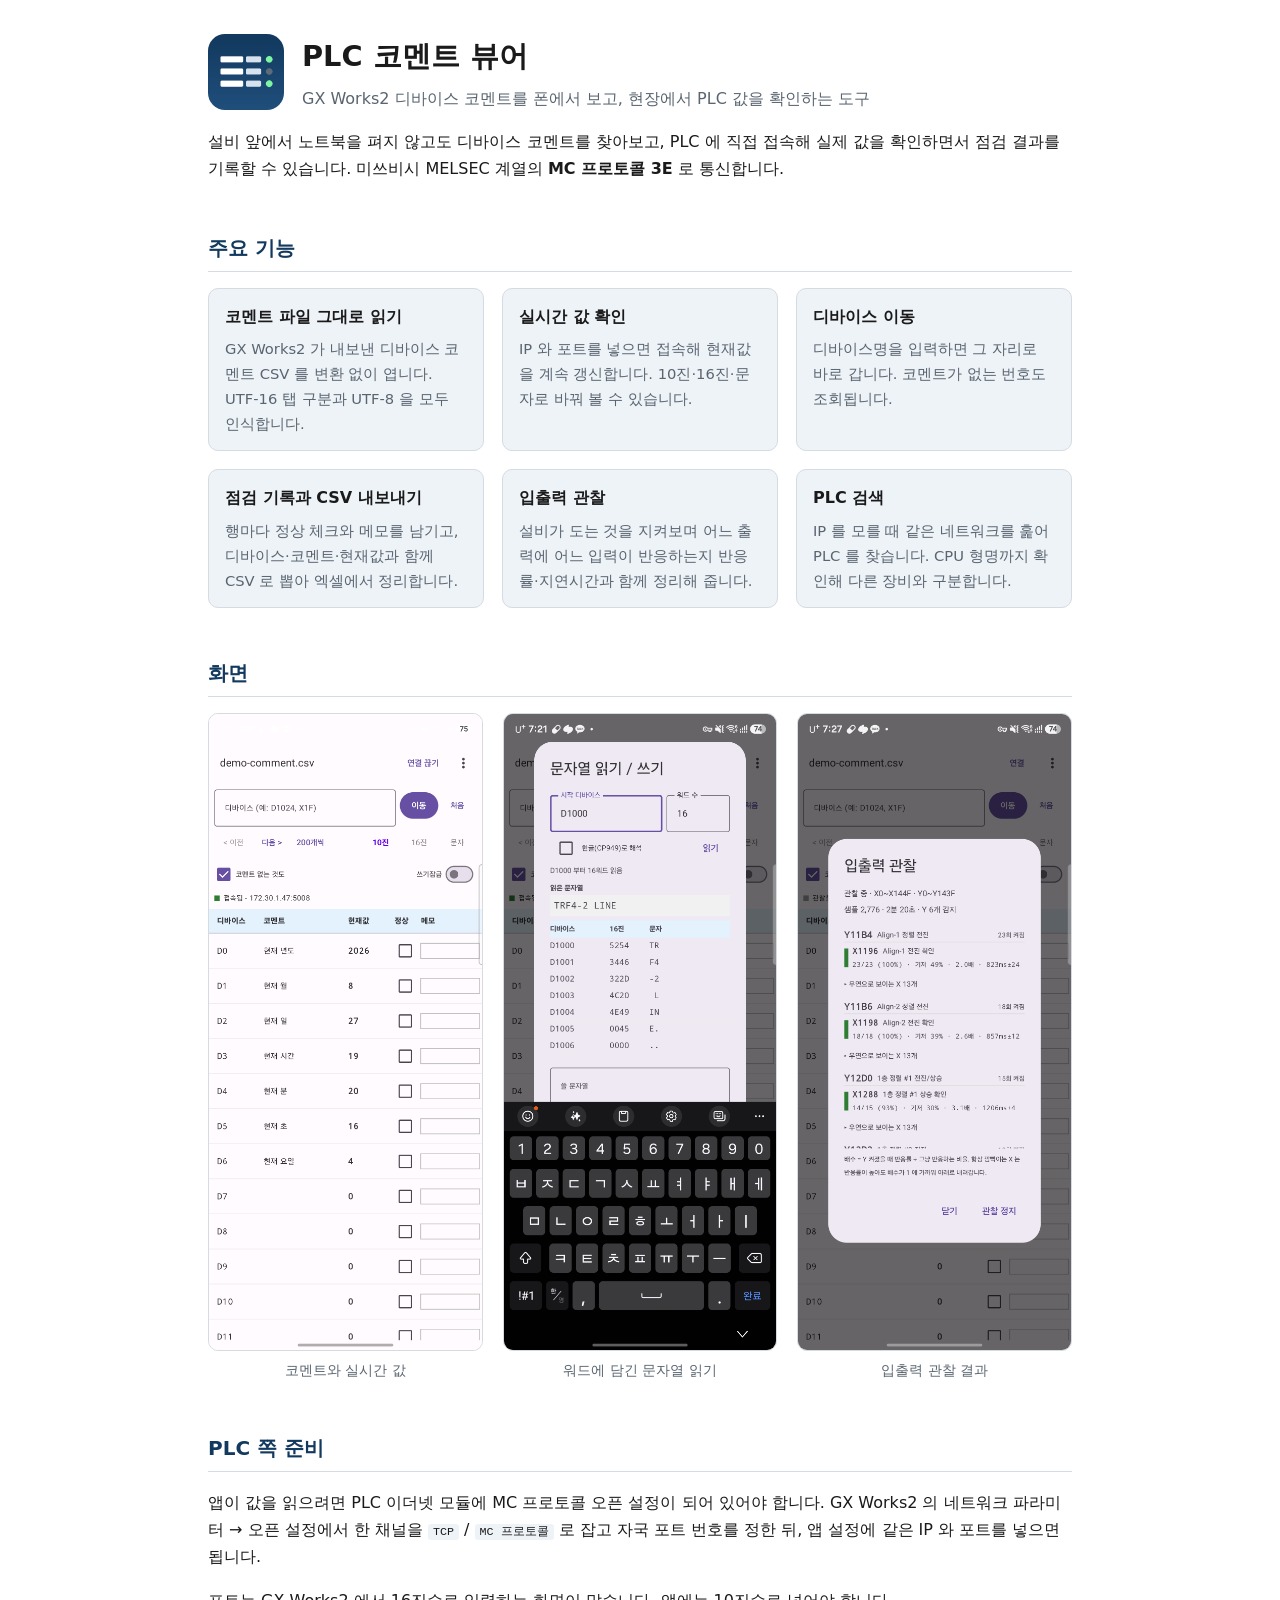
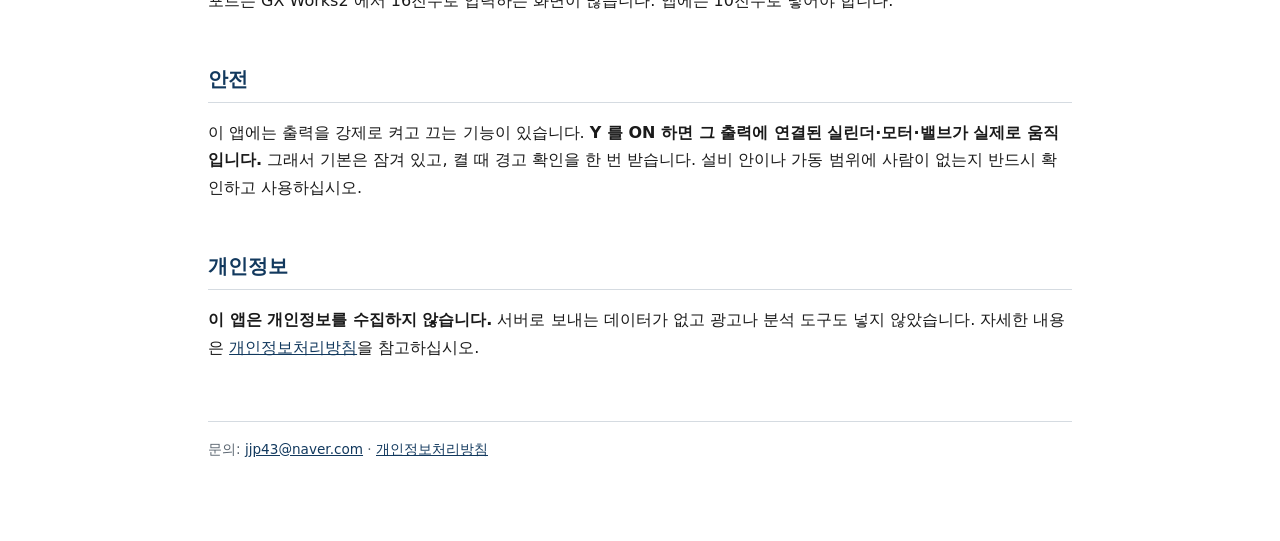
==== index.html @ 1a356d5f "PLC 코멘트 뷰어 소개 및 개인정보처리방침 페이지" ====
<!DOCTYPE html>
<html lang="ko">
<head>
<meta charset="utf-8">
<meta name="viewport" content="width=device-width, initial-scale=1">
<title>PLC 코멘트 뷰어</title>
<meta name="description" content="GX Works2 디바이스 코멘트를 폰에서 보고, 현장에서 PLC 에 접속해 실제 값을 확인하는 도구.">
<style>
  :root { --bg:#fff; --fg:#1a1a1a; --accent:#12395e; --line:#d5dbe1; --soft:#eef3f8; --muted:#5a6570; }
  @media (prefers-color-scheme: dark) {
    :root { --bg:#14171a; --fg:#e6e6e6; --accent:#8ec5ff; --line:#2c343b; --soft:#1e2429; --muted:#9aa5b0; }
  }
  * { box-sizing: border-box; }
  body { font-family: system-ui, -apple-system, "Malgun Gothic", sans-serif; line-height: 1.7;
         max-width: 900px; margin: 0 auto; padding: 32px 18px 80px; color: var(--fg); background: var(--bg); }
  header { display: flex; align-items: center; gap: 18px; margin-bottom: 8px; }
  header img { width: 76px; height: 76px; border-radius: 17px; }
  h1 { font-size: 1.8rem; margin: 0; }
  .sub { color: var(--muted); margin: 4px 0 0; }
  h2 { font-size: 1.25rem; margin-top: 2.4em; color: var(--accent);
       border-bottom: 1px solid var(--line); padding-bottom: 6px; }
  a { color: var(--accent); }
  .feat { display: grid; grid-template-columns: repeat(auto-fit, minmax(260px, 1fr)); gap: 18px; margin-top: 1em; }
  .card { border: 1px solid var(--line); border-radius: 10px; padding: 14px 16px; background: var(--soft); }
  .card h3 { margin: 0 0 6px; font-size: 1rem; }
  .card p { margin: 0; font-size: .92rem; color: var(--muted); }
  .shots { display: grid; grid-template-columns: repeat(auto-fit, minmax(220px, 1fr)); gap: 20px; margin-top: 1em; }
  .shot img { width: 100%; border: 1px solid var(--line); border-radius: 10px; display: block; }
  .shot p { text-align: center; font-size: .88rem; color: var(--muted); margin: 8px 0 0; }
  table { border-collapse: collapse; width: 100%; margin: 1em 0; }
  th, td { border: 1px solid var(--line); padding: 8px 10px; text-align: left; font-size: .95rem; }
  th { background: var(--soft); }
  code { background: var(--soft); padding: 1px 5px; border-radius: 3px; font-size: .9em; }
  footer { margin-top: 60px; padding-top: 16px; border-top: 1px solid var(--line); font-size: .85rem; color: var(--muted); }
</style>
</head>
<body>

<header>
  <img src="img/icon.png" alt="앱 아이콘">
  <div>
    <h1>PLC 코멘트 뷰어</h1>
    <p class="sub">GX Works2 디바이스 코멘트를 폰에서 보고, 현장에서 PLC 값을 확인하는 도구</p>
  </div>
</header>

<p>
설비 앞에서 노트북을 펴지 않고도 디바이스 코멘트를 찾아보고, PLC 에 직접 접속해 실제 값을
확인하면서 점검 결과를 기록할 수 있습니다. 미쓰비시 MELSEC 계열의
<strong>MC 프로토콜 3E</strong> 로 통신합니다.
</p>

<h2>주요 기능</h2>
<div class="feat">
  <div class="card">
    <h3>코멘트 파일 그대로 읽기</h3>
    <p>GX Works2 가 내보낸 디바이스 코멘트 CSV 를 변환 없이 엽니다. UTF-16 탭 구분과 UTF-8 을 모두 인식합니다.</p>
  </div>
  <div class="card">
    <h3>실시간 값 확인</h3>
    <p>IP 와 포트를 넣으면 접속해 현재값을 계속 갱신합니다. 10진·16진·문자로 바꿔 볼 수 있습니다.</p>
  </div>
  <div class="card">
    <h3>디바이스 이동</h3>
    <p>디바이스명을 입력하면 그 자리로 바로 갑니다. 코멘트가 없는 번호도 조회됩니다.</p>
  </div>
  <div class="card">
    <h3>점검 기록과 CSV 내보내기</h3>
    <p>행마다 정상 체크와 메모를 남기고, 디바이스·코멘트·현재값과 함께 CSV 로 뽑아 엑셀에서 정리합니다.</p>
  </div>
  <div class="card">
    <h3>입출력 관찰</h3>
    <p>설비가 도는 것을 지켜보며 어느 출력에 어느 입력이 반응하는지 반응률·지연시간과 함께 정리해 줍니다.</p>
  </div>
  <div class="card">
    <h3>PLC 검색</h3>
    <p>IP 를 모를 때 같은 네트워크를 훑어 PLC 를 찾습니다. CPU 형명까지 확인해 다른 장비와 구분합니다.</p>
  </div>
</div>

<h2>화면</h2>
<div class="shots">
  <div class="shot"><img src="img/main.png" alt="목록과 실시간 값"><p>코멘트와 실시간 값</p></div>
  <div class="shot"><img src="img/string.png" alt="문자열 읽기"><p>워드에 담긴 문자열 읽기</p></div>
  <div class="shot"><img src="img/observe.png" alt="입출력 관찰"><p>입출력 관찰 결과</p></div>
</div>

<h2>PLC 쪽 준비</h2>
<p>
앱이 값을 읽으려면 PLC 이더넷 모듈에 MC 프로토콜 오픈 설정이 되어 있어야 합니다.
GX Works2 의 네트워크 파라미터 → 오픈 설정에서 한 채널을 <code>TCP</code> / <code>MC 프로토콜</code> 로 잡고
자국 포트 번호를 정한 뒤, 앱 설정에 같은 IP 와 포트를 넣으면 됩니다.
</p>
<p>
포트는 GX Works2 에서 16진수로 입력하는 화면이 많습니다. 앱에는 10진수로 넣어야 합니다.
</p>

<h2>안전</h2>
<p>
이 앱에는 출력을 강제로 켜고 끄는 기능이 있습니다. <strong>Y 를 ON 하면 그 출력에 연결된
실린더·모터·밸브가 실제로 움직입니다.</strong> 그래서 기본은 잠겨 있고, 켤 때 경고 확인을 한 번 받습니다.
설비 안이나 가동 범위에 사람이 없는지 반드시 확인하고 사용하십시오.
</p>

<h2>개인정보</h2>
<p>
<strong>이 앱은 개인정보를 수집하지 않습니다.</strong> 서버로 보내는 데이터가 없고 광고나 분석 도구도
넣지 않았습니다. 자세한 내용은 <a href="privacy.html">개인정보처리방침</a>을 참고하십시오.
</p>

<footer>
  문의: <a href="mailto:jjp43@naver.com">jjp43@naver.com</a> ·
  <a href="privacy.html">개인정보처리방침</a>
</footer>

</body>
</html>
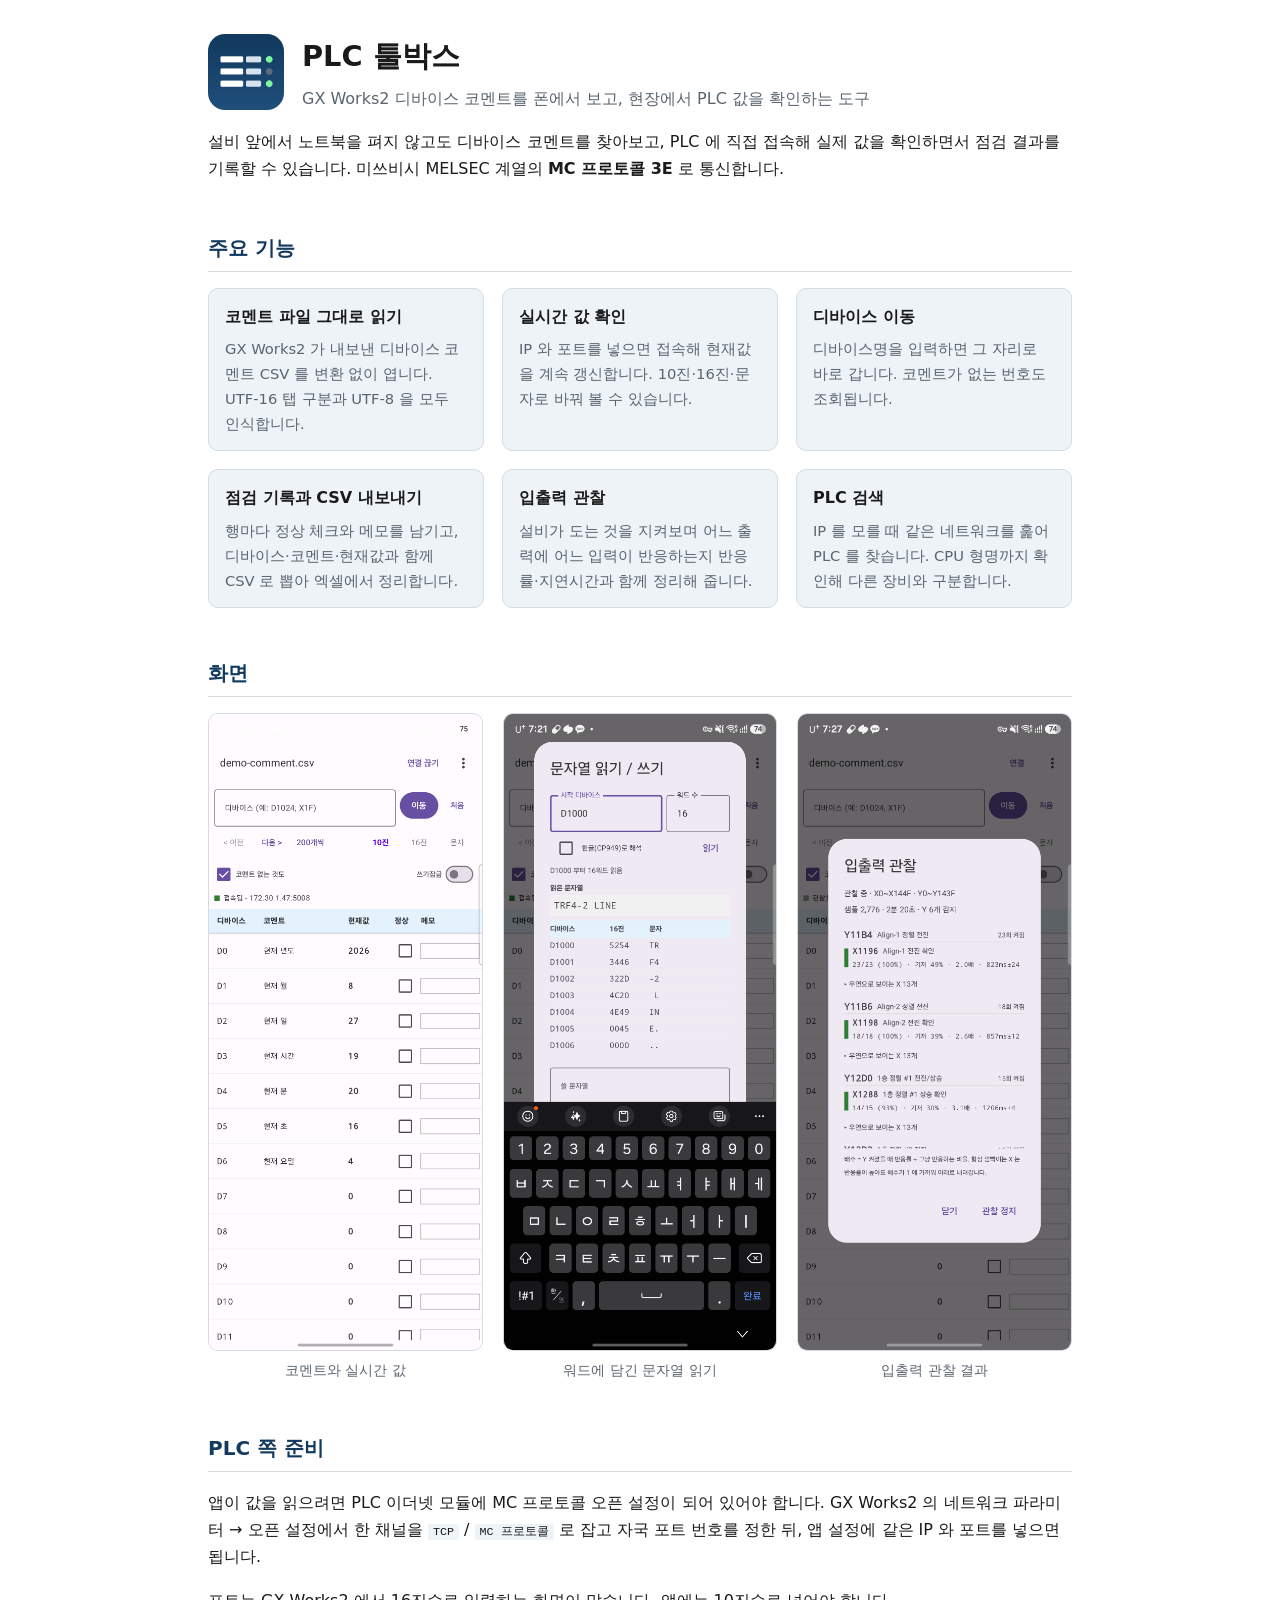
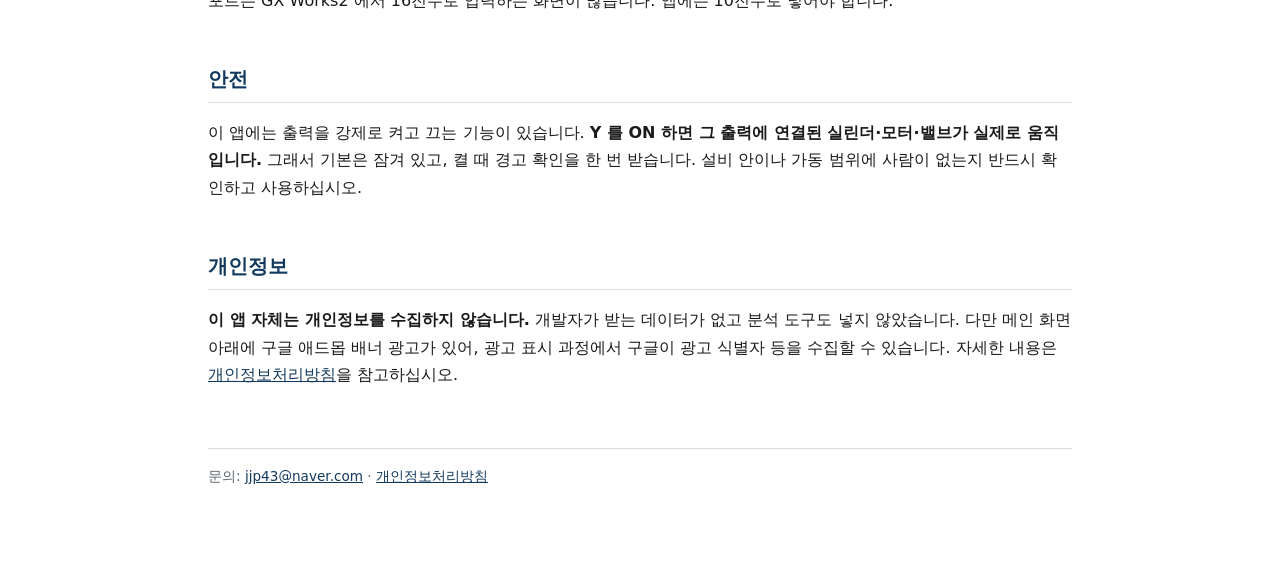
==== commit a52753c9: "애드몹 배너 도입에 맞춰 개인정보처리방침을 고친다 앱 이름이 PLC 툴박스로 바뀌었고 메인 화면에 구글 애드몹 배너가 들어갔다. "광고를 넣지 않았습니다"를 그대로 두면 사실과 다" ====
--- a/index.html
+++ b/index.html
@@ -3,7 +3,7 @@
 <head>
 <meta charset="utf-8">
 <meta name="viewport" content="width=device-width, initial-scale=1">
-<title>PLC 코멘트 뷰어</title>
+<title>PLC 툴박스</title>
 <meta name="description" content="GX Works2 디바이스 코멘트를 폰에서 보고, 현장에서 PLC 에 접속해 실제 값을 확인하는 도구.">
 <style>
   :root { --bg:#fff; --fg:#1a1a1a; --accent:#12395e; --line:#d5dbe1; --soft:#eef3f8; --muted:#5a6570; }
@@ -39,7 +39,7 @@
 <header>
   <img src="img/icon.png" alt="앱 아이콘">
   <div>
-    <h1>PLC 코멘트 뷰어</h1>
+    <h1>PLC 툴박스</h1>
     <p class="sub">GX Works2 디바이스 코멘트를 폰에서 보고, 현장에서 PLC 값을 확인하는 도구</p>
   </div>
 </header>
@@ -104,8 +104,9 @@
 
 <h2>개인정보</h2>
 <p>
-<strong>이 앱은 개인정보를 수집하지 않습니다.</strong> 서버로 보내는 데이터가 없고 광고나 분석 도구도
-넣지 않았습니다. 자세한 내용은 <a href="privacy.html">개인정보처리방침</a>을 참고하십시오.
+<strong>이 앱 자체는 개인정보를 수집하지 않습니다.</strong> 개발자가 받는 데이터가 없고 분석 도구도
+넣지 않았습니다. 다만 메인 화면 아래에 구글 애드몹 배너 광고가 있어, 광고 표시 과정에서 구글이
+광고 식별자 등을 수집할 수 있습니다. 자세한 내용은 <a href="privacy.html">개인정보처리방침</a>을 참고하십시오.
 </p>
 
 <footer>
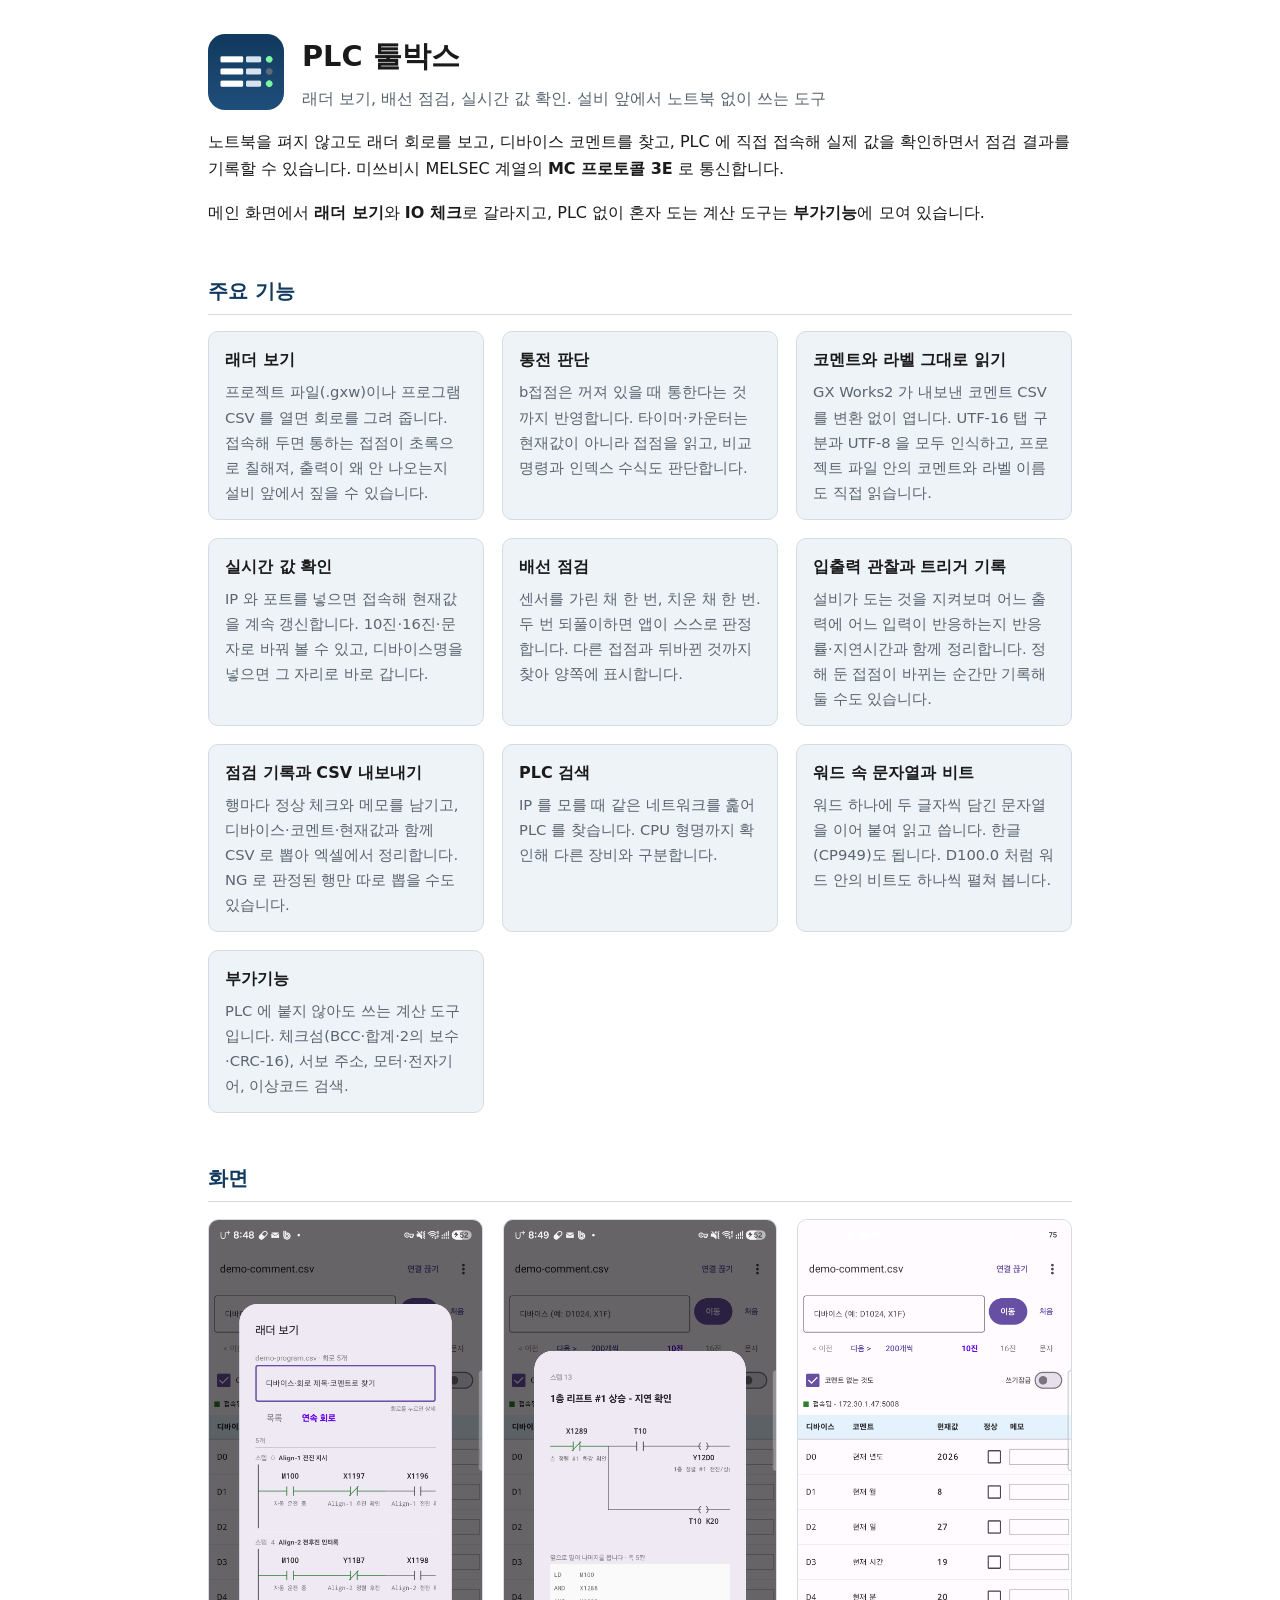
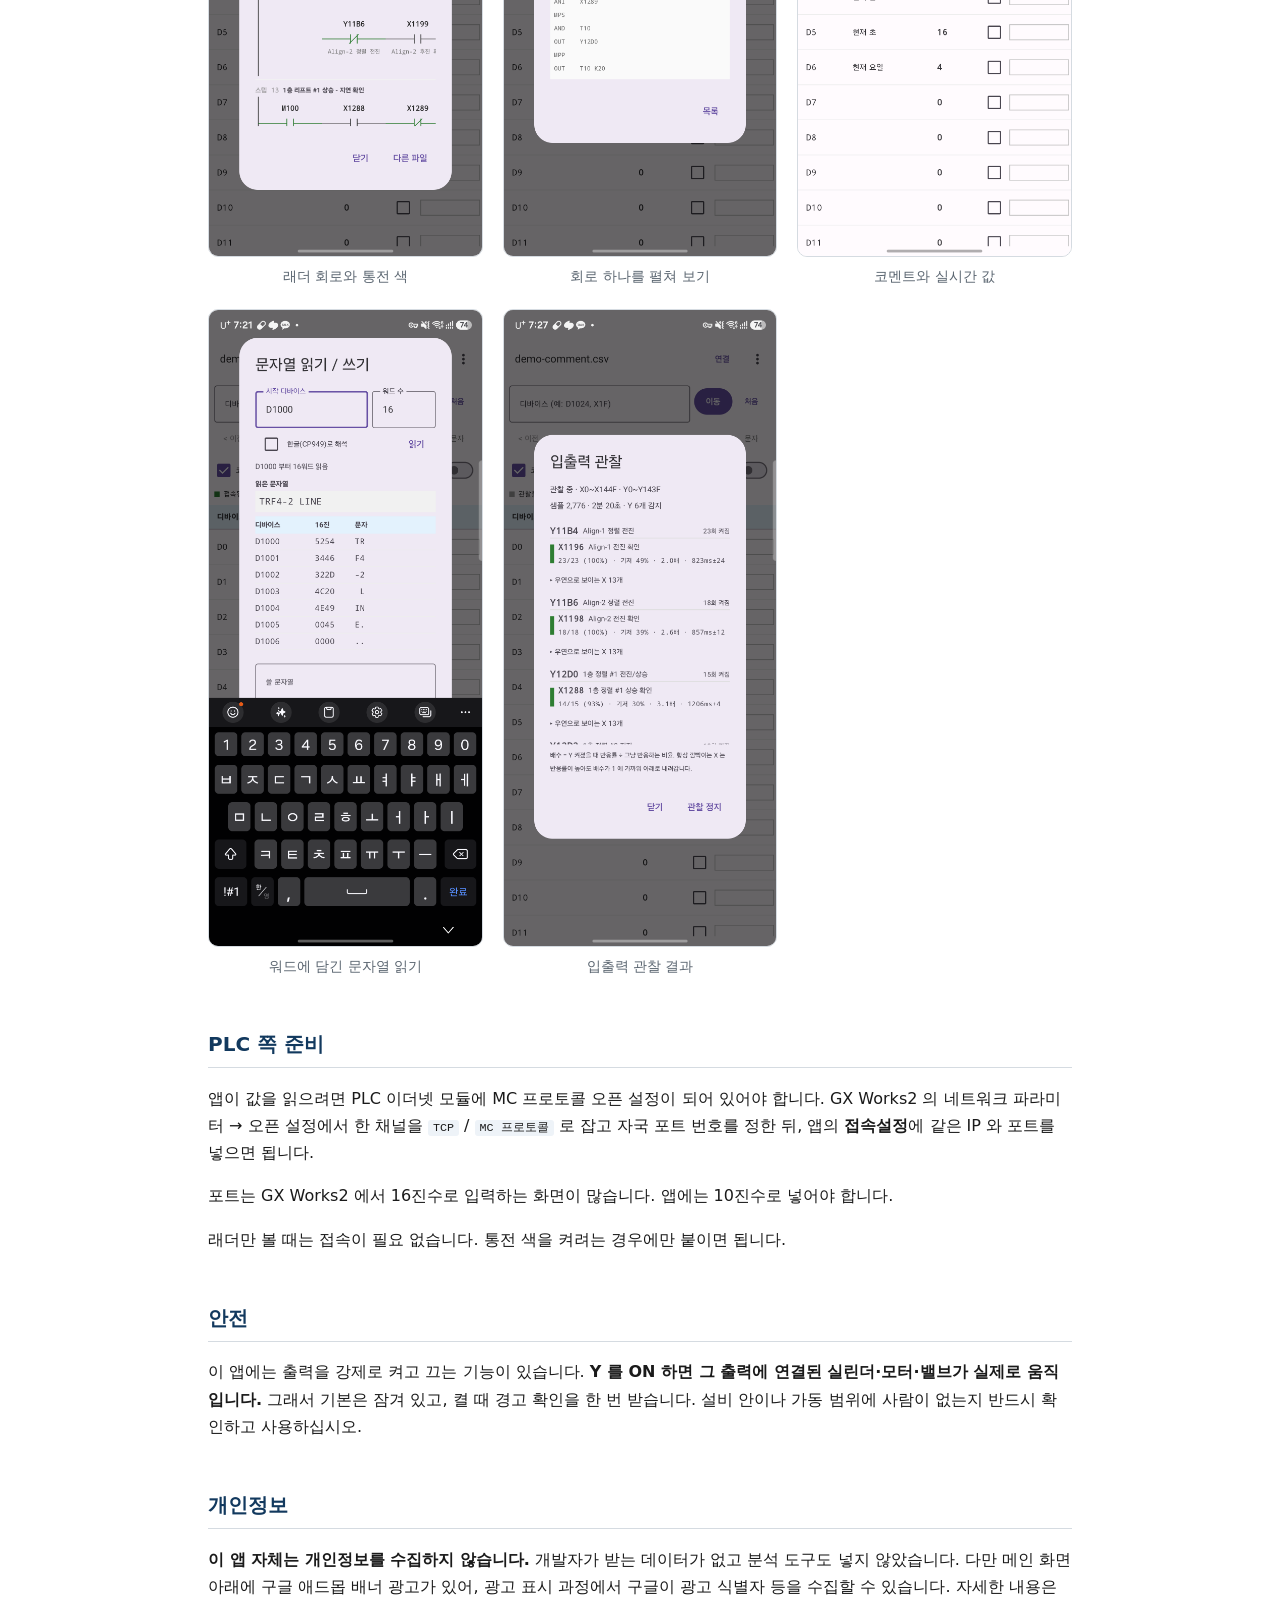
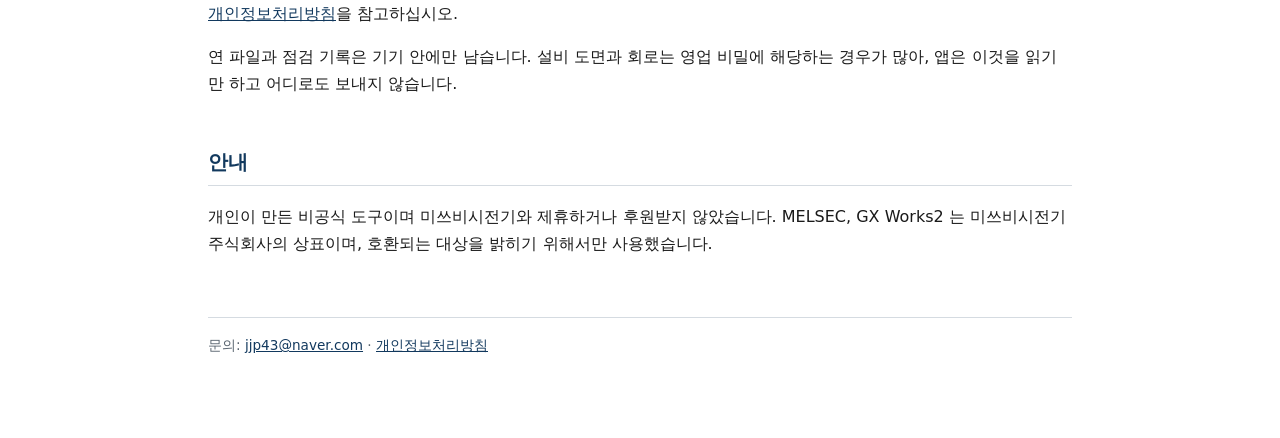
==== commit a8853029: "소개 페이지를 지금 앱에 맞춰 다시 쓴다 코멘트 뷰어 시절 내용이라 래더 보기와 부가기능이 통째로 빠져 있었다.  - 기능 카드에 래더 보기·통전 판단·배선 점검·부가기능을 넣는다" ====
--- a/index.html
+++ b/index.html
@@ -4,7 +4,7 @@
 <meta charset="utf-8">
 <meta name="viewport" content="width=device-width, initial-scale=1">
 <title>PLC 툴박스</title>
-<meta name="description" content="GX Works2 디바이스 코멘트를 폰에서 보고, 현장에서 PLC 에 접속해 실제 값을 확인하는 도구.">
+<meta name="description" content="래더 회로를 보고 배선을 점검하고 PLC 값을 확인하는, 현장용 미쓰비시 PLC 정비 도구.">
 <style>
   :root { --bg:#fff; --fg:#1a1a1a; --accent:#12395e; --line:#d5dbe1; --soft:#eef3f8; --muted:#5a6570; }
   @media (prefers-color-scheme: dark) {
@@ -40,46 +40,69 @@
   <img src="img/icon.png" alt="앱 아이콘">
   <div>
     <h1>PLC 툴박스</h1>
-    <p class="sub">GX Works2 디바이스 코멘트를 폰에서 보고, 현장에서 PLC 값을 확인하는 도구</p>
+    <p class="sub">래더 보기, 배선 점검, 실시간 값 확인. 설비 앞에서 노트북 없이 쓰는 도구</p>
   </div>
 </header>
 
 <p>
-설비 앞에서 노트북을 펴지 않고도 디바이스 코멘트를 찾아보고, PLC 에 직접 접속해 실제 값을
+노트북을 펴지 않고도 래더 회로를 보고, 디바이스 코멘트를 찾고, PLC 에 직접 접속해 실제 값을
 확인하면서 점검 결과를 기록할 수 있습니다. 미쓰비시 MELSEC 계열의
 <strong>MC 프로토콜 3E</strong> 로 통신합니다.
+</p>
+
+<p>
+메인 화면에서 <strong>래더 보기</strong>와 <strong>IO 체크</strong>로 갈라지고,
+PLC 없이 혼자 도는 계산 도구는 <strong>부가기능</strong>에 모여 있습니다.
 </p>
 
 <h2>주요 기능</h2>
 <div class="feat">
   <div class="card">
-    <h3>코멘트 파일 그대로 읽기</h3>
-    <p>GX Works2 가 내보낸 디바이스 코멘트 CSV 를 변환 없이 엽니다. UTF-16 탭 구분과 UTF-8 을 모두 인식합니다.</p>
+    <h3>래더 보기</h3>
+    <p>프로젝트 파일(.gxw)이나 프로그램 CSV 를 열면 회로를 그려 줍니다. 접속해 두면 통하는 접점이 초록으로 칠해져, 출력이 왜 안 나오는지 설비 앞에서 짚을 수 있습니다.</p>
+  </div>
+  <div class="card">
+    <h3>통전 판단</h3>
+    <p>b접점은 꺼져 있을 때 통한다는 것까지 반영합니다. 타이머·카운터는 현재값이 아니라 접점을 읽고, 비교 명령과 인덱스 수식도 판단합니다.</p>
+  </div>
+  <div class="card">
+    <h3>코멘트와 라벨 그대로 읽기</h3>
+    <p>GX Works2 가 내보낸 코멘트 CSV 를 변환 없이 엽니다. UTF-16 탭 구분과 UTF-8 을 모두 인식하고, 프로젝트 파일 안의 코멘트와 라벨 이름도 직접 읽습니다.</p>
   </div>
   <div class="card">
     <h3>실시간 값 확인</h3>
-    <p>IP 와 포트를 넣으면 접속해 현재값을 계속 갱신합니다. 10진·16진·문자로 바꿔 볼 수 있습니다.</p>
+    <p>IP 와 포트를 넣으면 접속해 현재값을 계속 갱신합니다. 10진·16진·문자로 바꿔 볼 수 있고, 디바이스명을 넣으면 그 자리로 바로 갑니다.</p>
   </div>
   <div class="card">
-    <h3>디바이스 이동</h3>
-    <p>디바이스명을 입력하면 그 자리로 바로 갑니다. 코멘트가 없는 번호도 조회됩니다.</p>
+    <h3>배선 점검</h3>
+    <p>센서를 가린 채 한 번, 치운 채 한 번. 두 번 되풀이하면 앱이 스스로 판정합니다. 다른 접점과 뒤바뀐 것까지 찾아 양쪽에 표시합니다.</p>
+  </div>
+  <div class="card">
+    <h3>입출력 관찰과 트리거 기록</h3>
+    <p>설비가 도는 것을 지켜보며 어느 출력에 어느 입력이 반응하는지 반응률·지연시간과 함께 정리합니다. 정해 둔 접점이 바뀌는 순간만 기록해 둘 수도 있습니다.</p>
   </div>
   <div class="card">
     <h3>점검 기록과 CSV 내보내기</h3>
-    <p>행마다 정상 체크와 메모를 남기고, 디바이스·코멘트·현재값과 함께 CSV 로 뽑아 엑셀에서 정리합니다.</p>
-  </div>
-  <div class="card">
-    <h3>입출력 관찰</h3>
-    <p>설비가 도는 것을 지켜보며 어느 출력에 어느 입력이 반응하는지 반응률·지연시간과 함께 정리해 줍니다.</p>
+    <p>행마다 정상 체크와 메모를 남기고, 디바이스·코멘트·현재값과 함께 CSV 로 뽑아 엑셀에서 정리합니다. NG 로 판정된 행만 따로 뽑을 수도 있습니다.</p>
   </div>
   <div class="card">
     <h3>PLC 검색</h3>
     <p>IP 를 모를 때 같은 네트워크를 훑어 PLC 를 찾습니다. CPU 형명까지 확인해 다른 장비와 구분합니다.</p>
   </div>
+  <div class="card">
+    <h3>워드 속 문자열과 비트</h3>
+    <p>워드 하나에 두 글자씩 담긴 문자열을 이어 붙여 읽고 씁니다. 한글(CP949)도 됩니다. D100.0 처럼 워드 안의 비트도 하나씩 펼쳐 봅니다.</p>
+  </div>
+  <div class="card">
+    <h3>부가기능</h3>
+    <p>PLC 에 붙지 않아도 쓰는 계산 도구입니다. 체크섬(BCC·합계·2의 보수·CRC-16), 서보 주소, 모터·전자기어, 이상코드 검색.</p>
+  </div>
 </div>
 
 <h2>화면</h2>
 <div class="shots">
+  <div class="shot"><img src="img/ladder.png" alt="래더 보기"><p>래더 회로와 통전 색</p></div>
+  <div class="shot"><img src="img/ladder-detail.png" alt="회로 상세"><p>회로 하나를 펼쳐 보기</p></div>
   <div class="shot"><img src="img/main.png" alt="목록과 실시간 값"><p>코멘트와 실시간 값</p></div>
   <div class="shot"><img src="img/string.png" alt="문자열 읽기"><p>워드에 담긴 문자열 읽기</p></div>
   <div class="shot"><img src="img/observe.png" alt="입출력 관찰"><p>입출력 관찰 결과</p></div>
@@ -89,10 +112,13 @@
 <p>
 앱이 값을 읽으려면 PLC 이더넷 모듈에 MC 프로토콜 오픈 설정이 되어 있어야 합니다.
 GX Works2 의 네트워크 파라미터 → 오픈 설정에서 한 채널을 <code>TCP</code> / <code>MC 프로토콜</code> 로 잡고
-자국 포트 번호를 정한 뒤, 앱 설정에 같은 IP 와 포트를 넣으면 됩니다.
+자국 포트 번호를 정한 뒤, 앱의 <strong>접속설정</strong>에 같은 IP 와 포트를 넣으면 됩니다.
 </p>
 <p>
 포트는 GX Works2 에서 16진수로 입력하는 화면이 많습니다. 앱에는 10진수로 넣어야 합니다.
+</p>
+<p>
+래더만 볼 때는 접속이 필요 없습니다. 통전 색을 켜려는 경우에만 붙이면 됩니다.
 </p>
 
 <h2>안전</h2>
@@ -109,6 +135,17 @@
 광고 식별자 등을 수집할 수 있습니다. 자세한 내용은 <a href="privacy.html">개인정보처리방침</a>을 참고하십시오.
 </p>
 
+<p>
+연 파일과 점검 기록은 기기 안에만 남습니다. 설비 도면과 회로는 영업 비밀에 해당하는 경우가
+많아, 앱은 이것을 읽기만 하고 어디로도 보내지 않습니다.
+</p>
+
+<h2>안내</h2>
+<p>
+개인이 만든 비공식 도구이며 미쓰비시전기와 제휴하거나 후원받지 않았습니다.
+MELSEC, GX Works2 는 미쓰비시전기 주식회사의 상표이며, 호환되는 대상을 밝히기 위해서만 사용했습니다.
+</p>
+
 <footer>
   문의: <a href="mailto:jjp43@naver.com">jjp43@naver.com</a> ·
   <a href="privacy.html">개인정보처리방침</a>
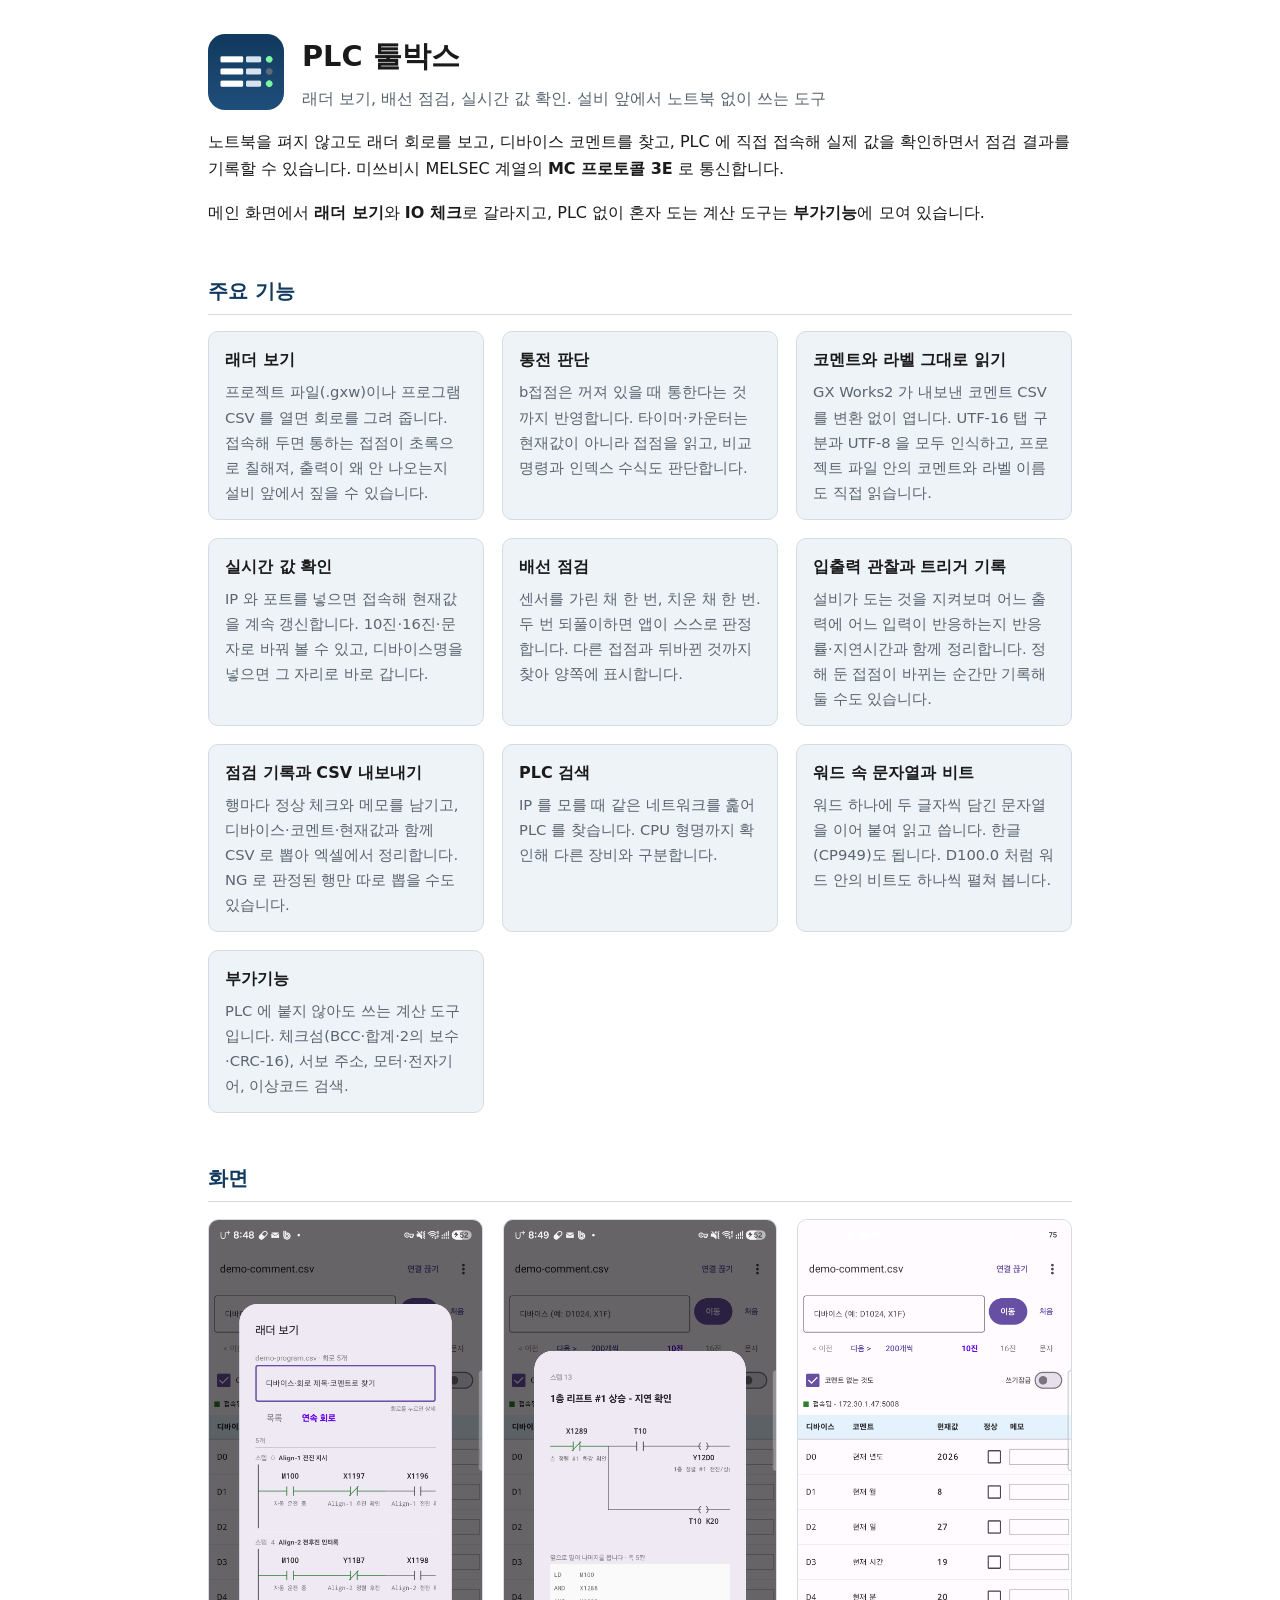
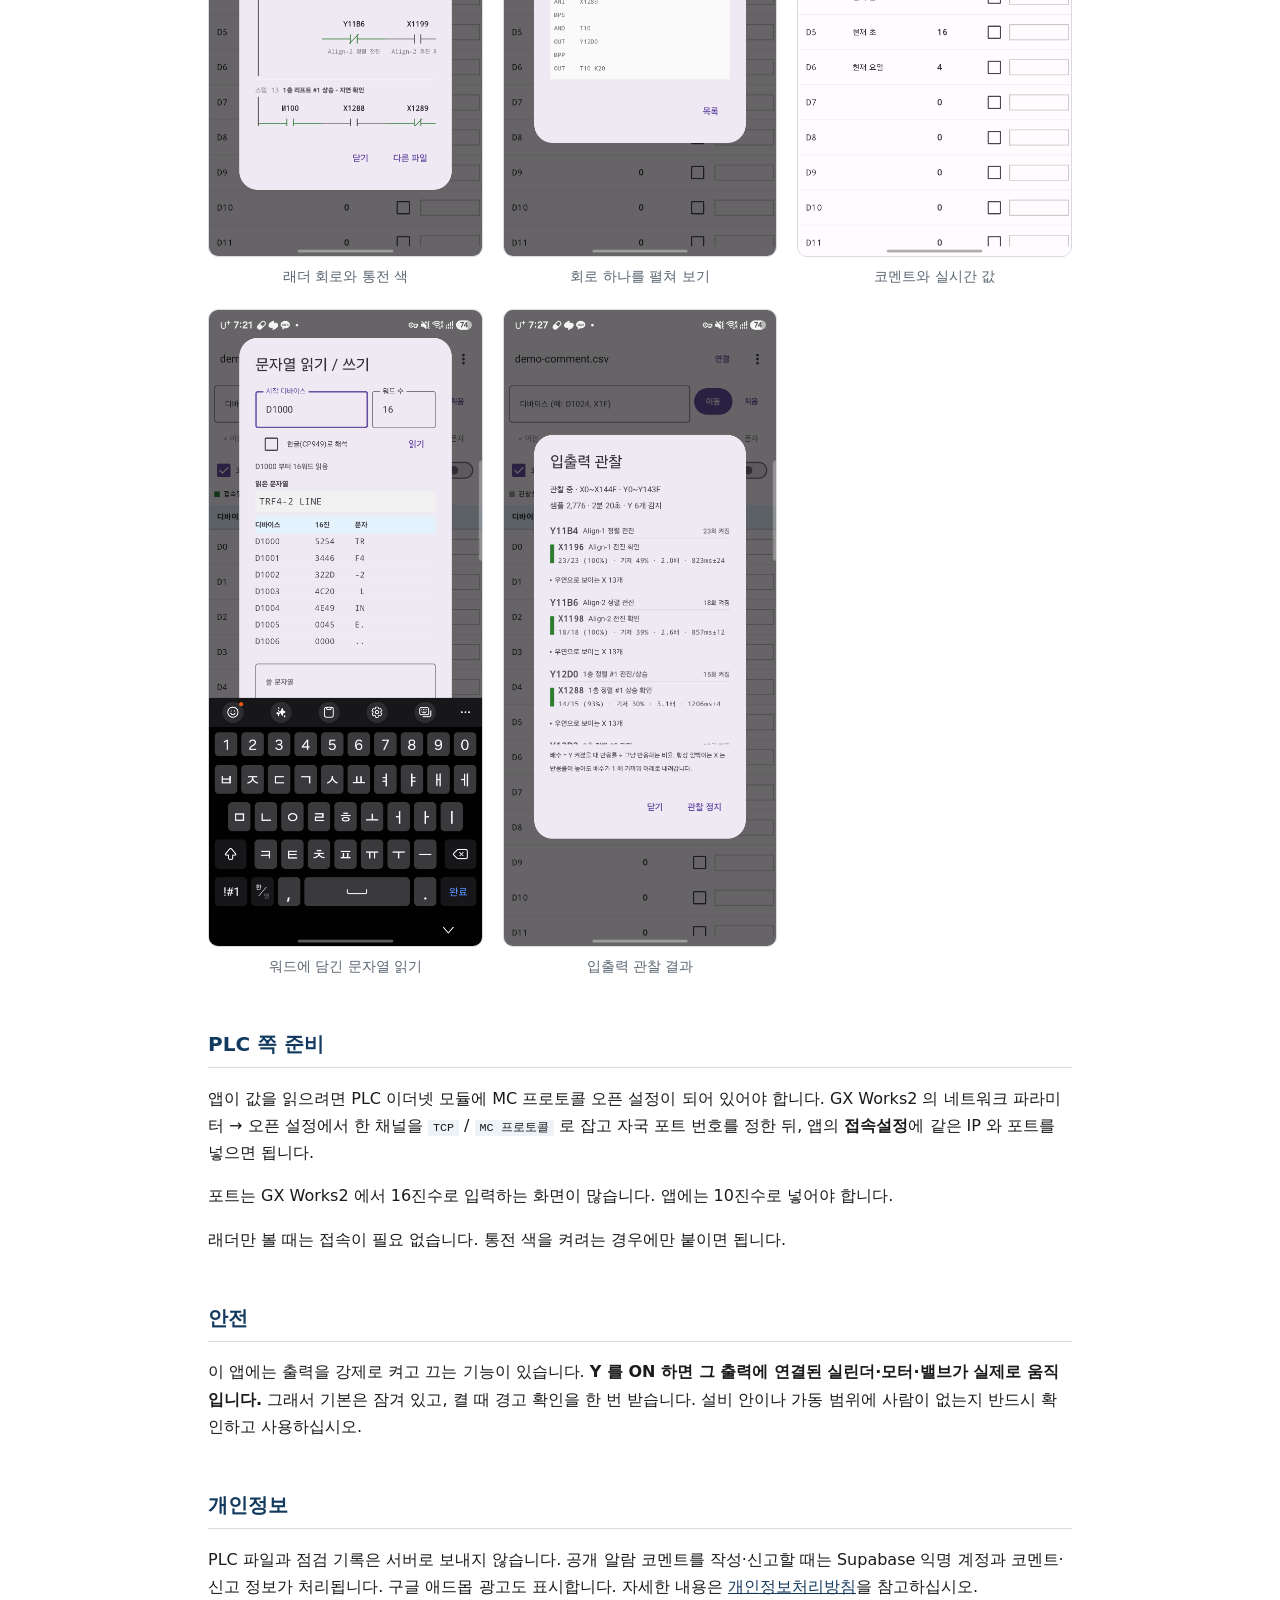
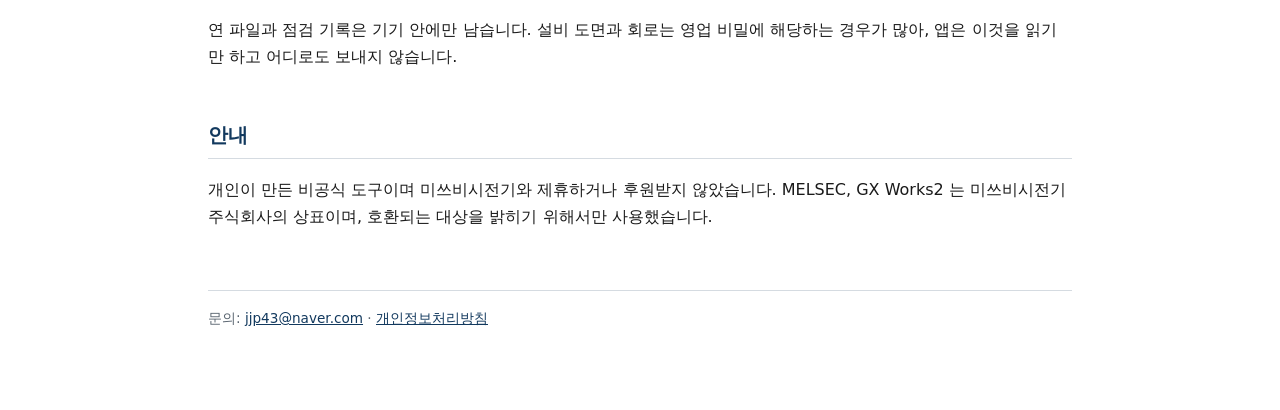
==== commit 0c547777: "Update privacy disclosures for public alarm comments" ====
--- a/index.html
+++ b/index.html
@@ -130,9 +130,9 @@
 
 <h2>개인정보</h2>
 <p>
-<strong>이 앱 자체는 개인정보를 수집하지 않습니다.</strong> 개발자가 받는 데이터가 없고 분석 도구도
-넣지 않았습니다. 다만 메인 화면 아래에 구글 애드몹 배너 광고가 있어, 광고 표시 과정에서 구글이
-광고 식별자 등을 수집할 수 있습니다. 자세한 내용은 <a href="privacy.html">개인정보처리방침</a>을 참고하십시오.
+PLC 파일과 점검 기록은 서버로 보내지 않습니다. 공개 알람 코멘트를 작성·신고할 때는
+Supabase 익명 계정과 코멘트·신고 정보가 처리됩니다. 구글 애드몹 광고도 표시합니다.
+자세한 내용은 <a href="privacy.html">개인정보처리방침</a>을 참고하십시오.
 </p>
 
 <p>
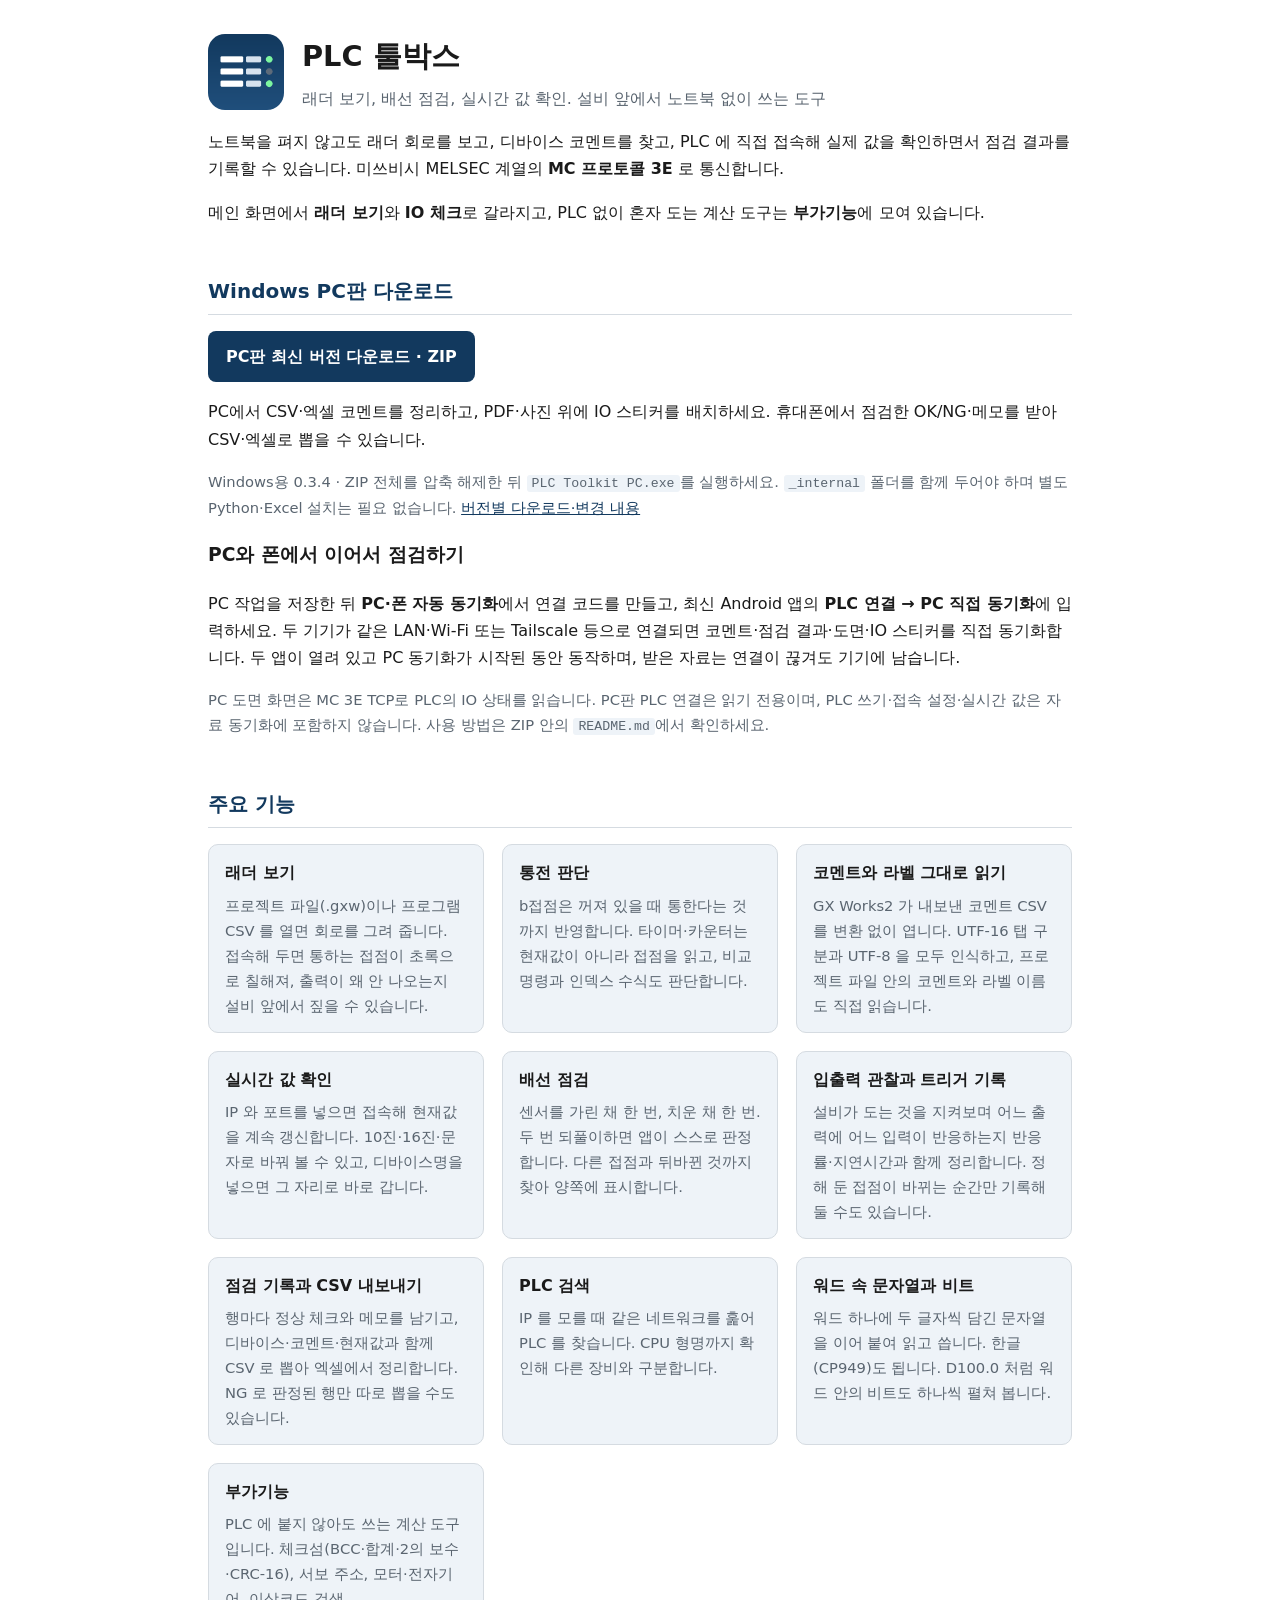
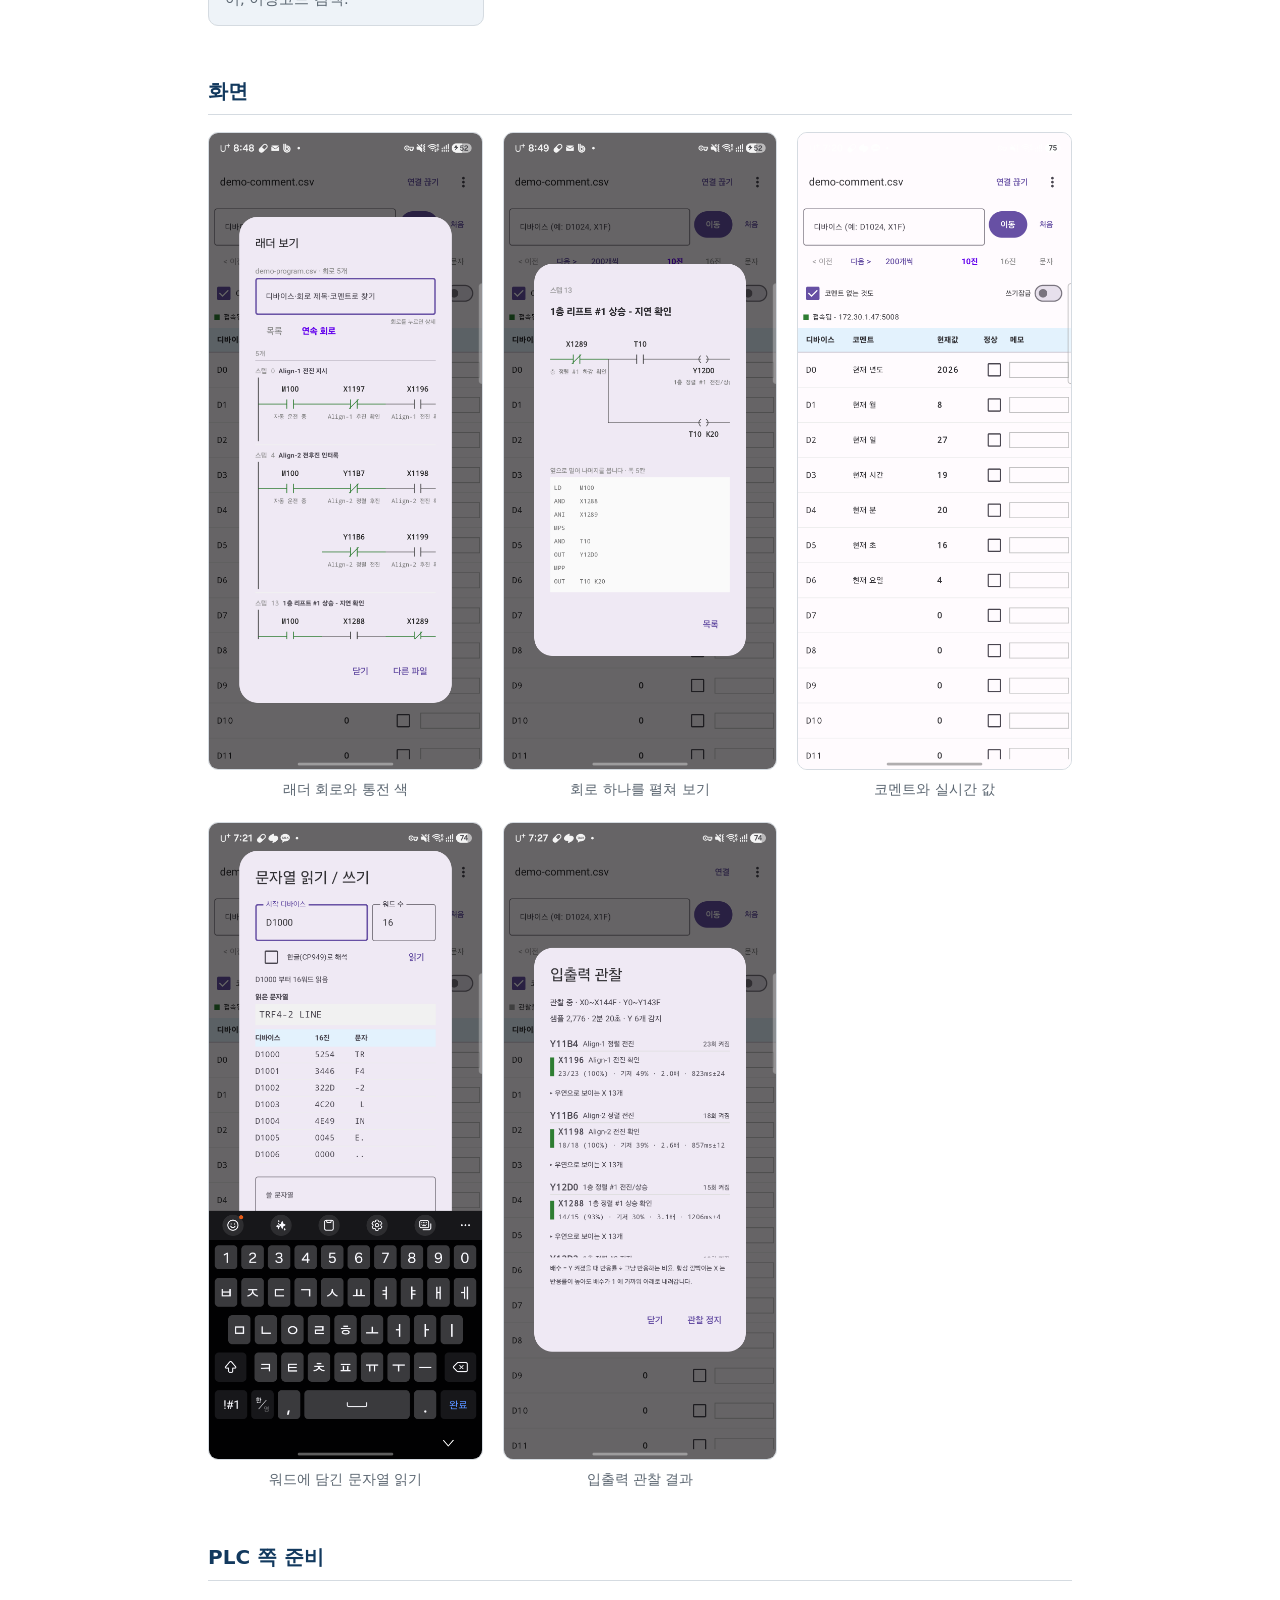
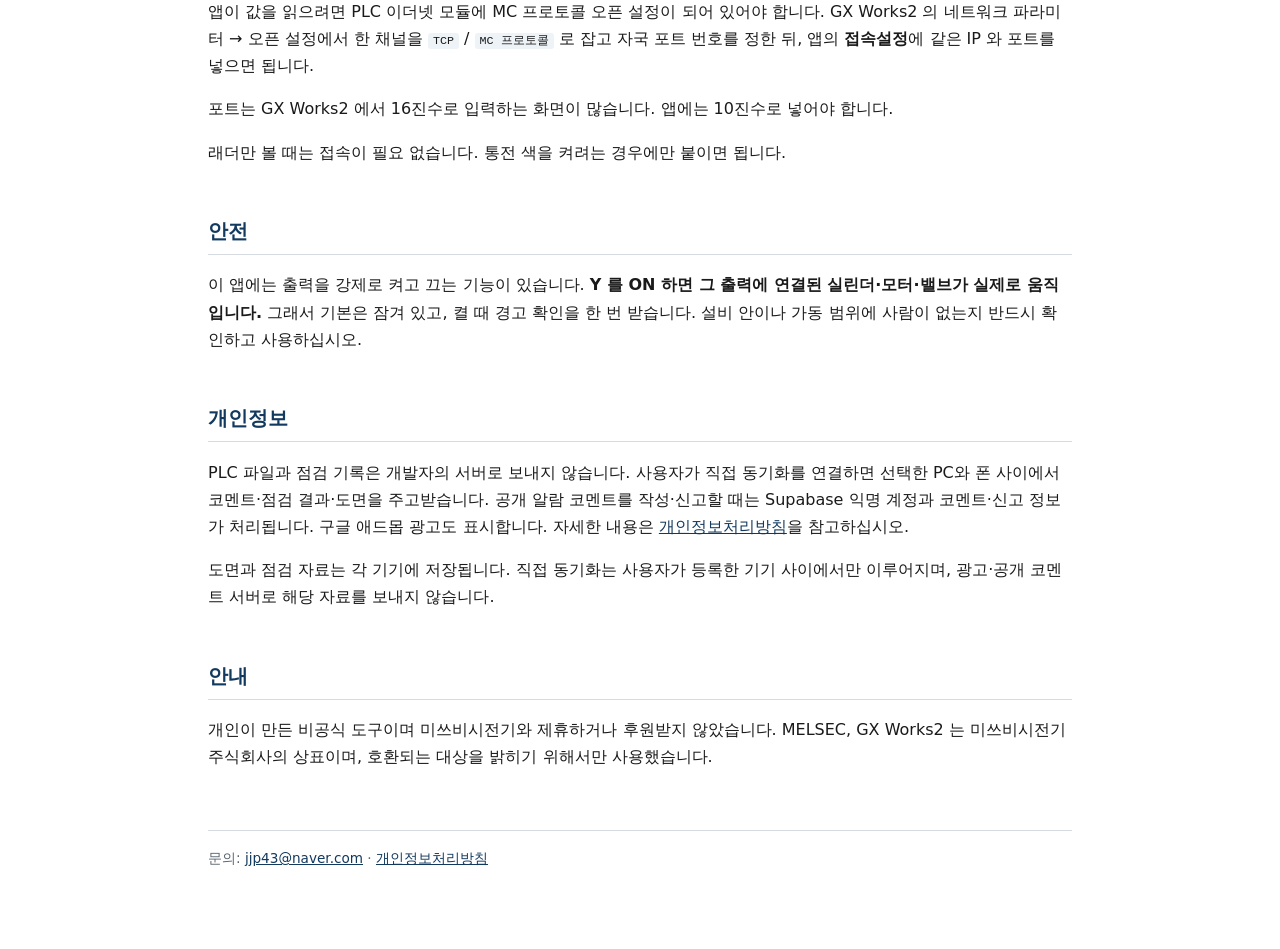
==== commit adc0b00a: "Publish PC download and explain direct device sync" ====
--- a/index.html
+++ b/index.html
@@ -20,6 +20,9 @@
   h2 { font-size: 1.25rem; margin-top: 2.4em; color: var(--accent);
        border-bottom: 1px solid var(--line); padding-bottom: 6px; }
   a { color: var(--accent); }
+  .download { display: inline-block; padding: 12px 18px; border-radius: 8px; background: var(--accent); color: var(--bg); font-weight: 700; text-decoration: none; }
+  .download:focus-visible { outline: 3px solid var(--accent); outline-offset: 4px; }
+  .download-note { color: var(--muted); font-size: .92rem; }
   .feat { display: grid; grid-template-columns: repeat(auto-fit, minmax(260px, 1fr)); gap: 18px; margin-top: 1em; }
   .card { border: 1px solid var(--line); border-radius: 10px; padding: 14px 16px; background: var(--soft); }
   .card h3 { margin: 0 0 6px; font-size: 1rem; }
@@ -54,6 +57,16 @@
 메인 화면에서 <strong>래더 보기</strong>와 <strong>IO 체크</strong>로 갈라지고,
 PLC 없이 혼자 도는 계산 도구는 <strong>부가기능</strong>에 모여 있습니다.
 </p>
+
+<section aria-labelledby="pc-download">
+<h2 id="pc-download">Windows PC판 다운로드</h2>
+<p><a class="download" href="https://github.com/Winsh-PEN/plcviewer-privacy/releases/latest/download/PLC-Toolkit-PC.zip">PC판 최신 버전 다운로드 · ZIP</a></p>
+<p>PC에서 CSV·엑셀 코멘트를 정리하고, PDF·사진 위에 IO 스티커를 배치하세요. 휴대폰에서 점검한 OK/NG·메모를 받아 CSV·엑셀로 뽑을 수 있습니다.</p>
+<p class="download-note">Windows용 0.3.4 · ZIP 전체를 압축 해제한 뒤 <code>PLC Toolkit PC.exe</code>를 실행하세요. <code>_internal</code> 폴더를 함께 두어야 하며 별도 Python·Excel 설치는 필요 없습니다. <a href="https://github.com/Winsh-PEN/plcviewer-privacy/releases">버전별 다운로드·변경 내용</a></p>
+<h3>PC와 폰에서 이어서 점검하기</h3>
+<p>PC 작업을 저장한 뒤 <strong>PC·폰 자동 동기화</strong>에서 연결 코드를 만들고, 최신 Android 앱의 <strong>PLC 연결 → PC 직접 동기화</strong>에 입력하세요. 두 기기가 같은 LAN·Wi-Fi 또는 Tailscale 등으로 연결되면 코멘트·점검 결과·도면·IO 스티커를 직접 동기화합니다. 두 앱이 열려 있고 PC 동기화가 시작된 동안 동작하며, 받은 자료는 연결이 끊겨도 기기에 남습니다.</p>
+<p class="download-note">PC 도면 화면은 MC 3E TCP로 PLC의 IO 상태를 읽습니다. PC판 PLC 연결은 읽기 전용이며, PLC 쓰기·접속 설정·실시간 값은 자료 동기화에 포함하지 않습니다. 사용 방법은 ZIP 안의 <code>README.md</code>에서 확인하세요.</p>
+</section>
 
 <h2>주요 기능</h2>
 <div class="feat">
@@ -130,14 +143,13 @@
 
 <h2>개인정보</h2>
 <p>
-PLC 파일과 점검 기록은 서버로 보내지 않습니다. 공개 알람 코멘트를 작성·신고할 때는
+PLC 파일과 점검 기록은 개발자의 서버로 보내지 않습니다. 사용자가 직접 동기화를 연결하면 선택한 PC와 폰 사이에서 코멘트·점검 결과·도면을 주고받습니다. 공개 알람 코멘트를 작성·신고할 때는
 Supabase 익명 계정과 코멘트·신고 정보가 처리됩니다. 구글 애드몹 광고도 표시합니다.
 자세한 내용은 <a href="privacy.html">개인정보처리방침</a>을 참고하십시오.
 </p>
 
 <p>
-연 파일과 점검 기록은 기기 안에만 남습니다. 설비 도면과 회로는 영업 비밀에 해당하는 경우가
-많아, 앱은 이것을 읽기만 하고 어디로도 보내지 않습니다.
+도면과 점검 자료는 각 기기에 저장됩니다. 직접 동기화는 사용자가 등록한 기기 사이에서만 이루어지며, 광고·공개 코멘트 서버로 해당 자료를 보내지 않습니다.
 </p>
 
 <h2>안내</h2>
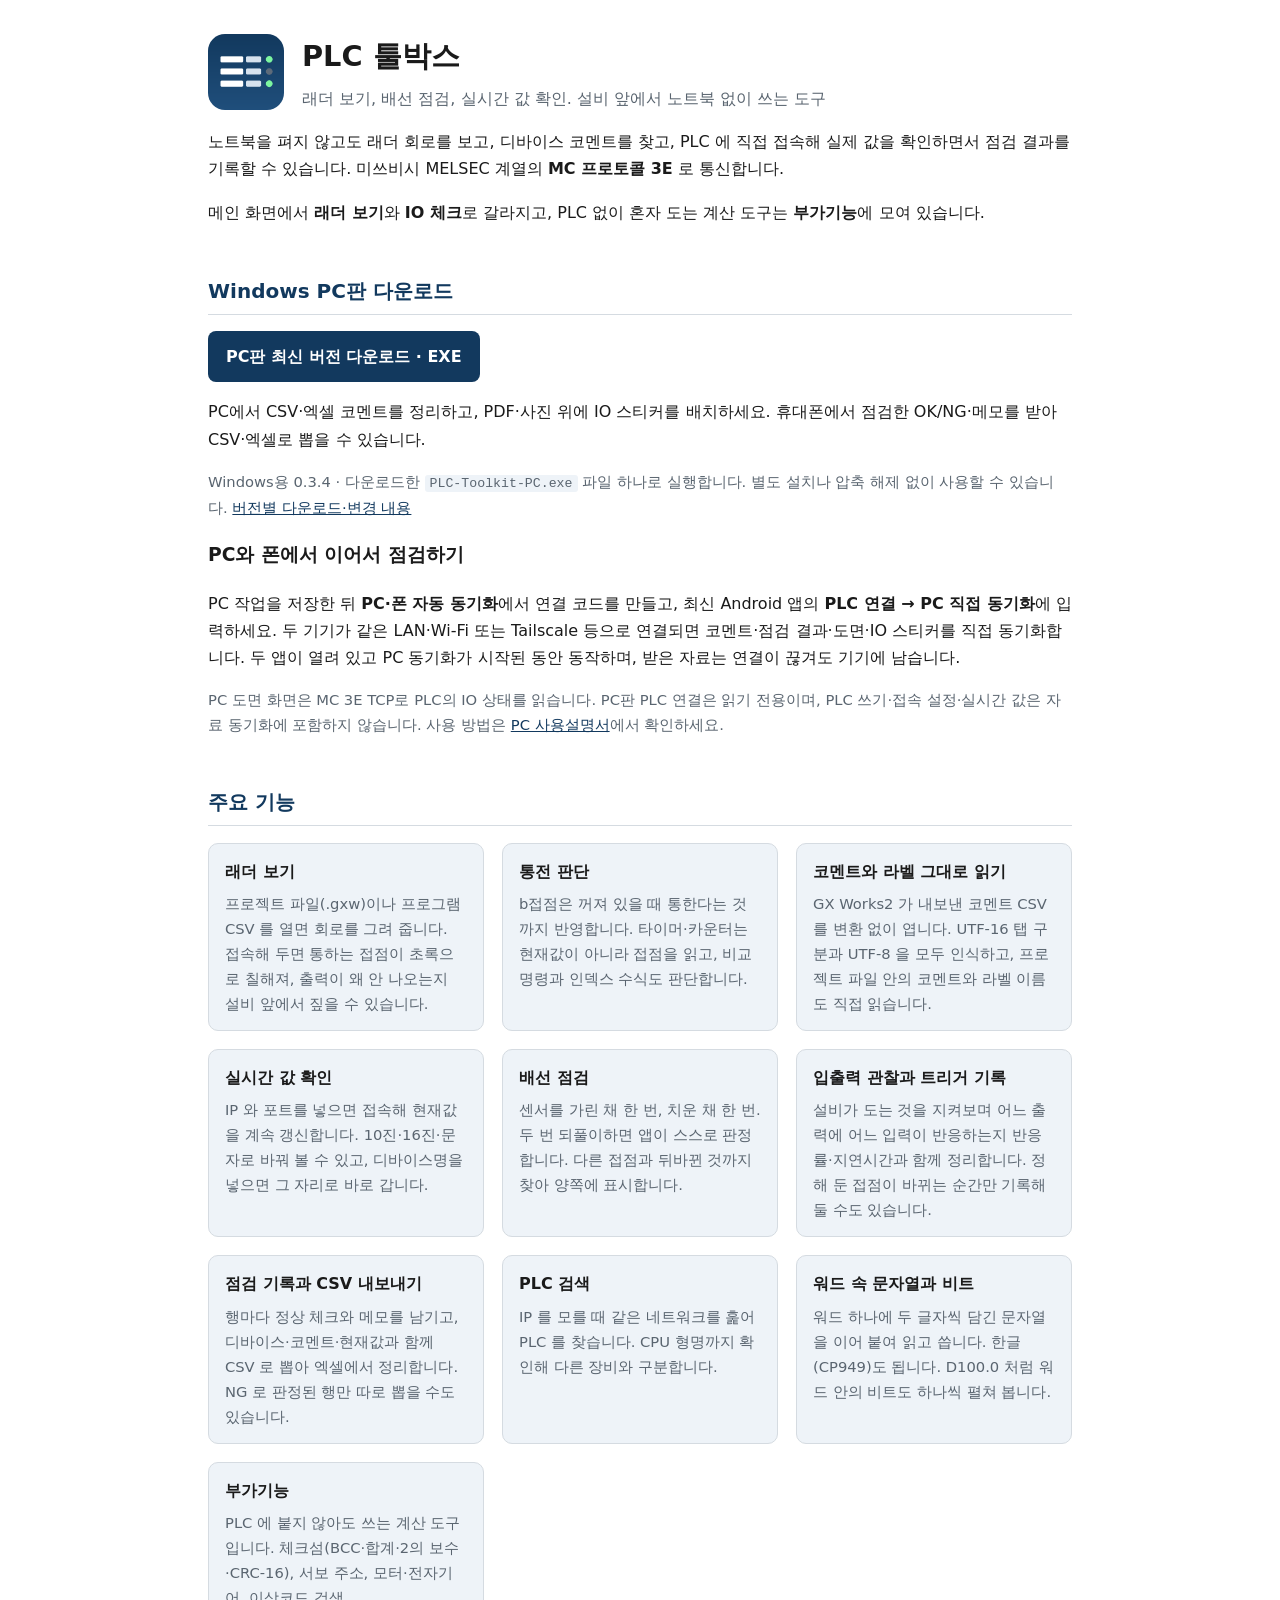
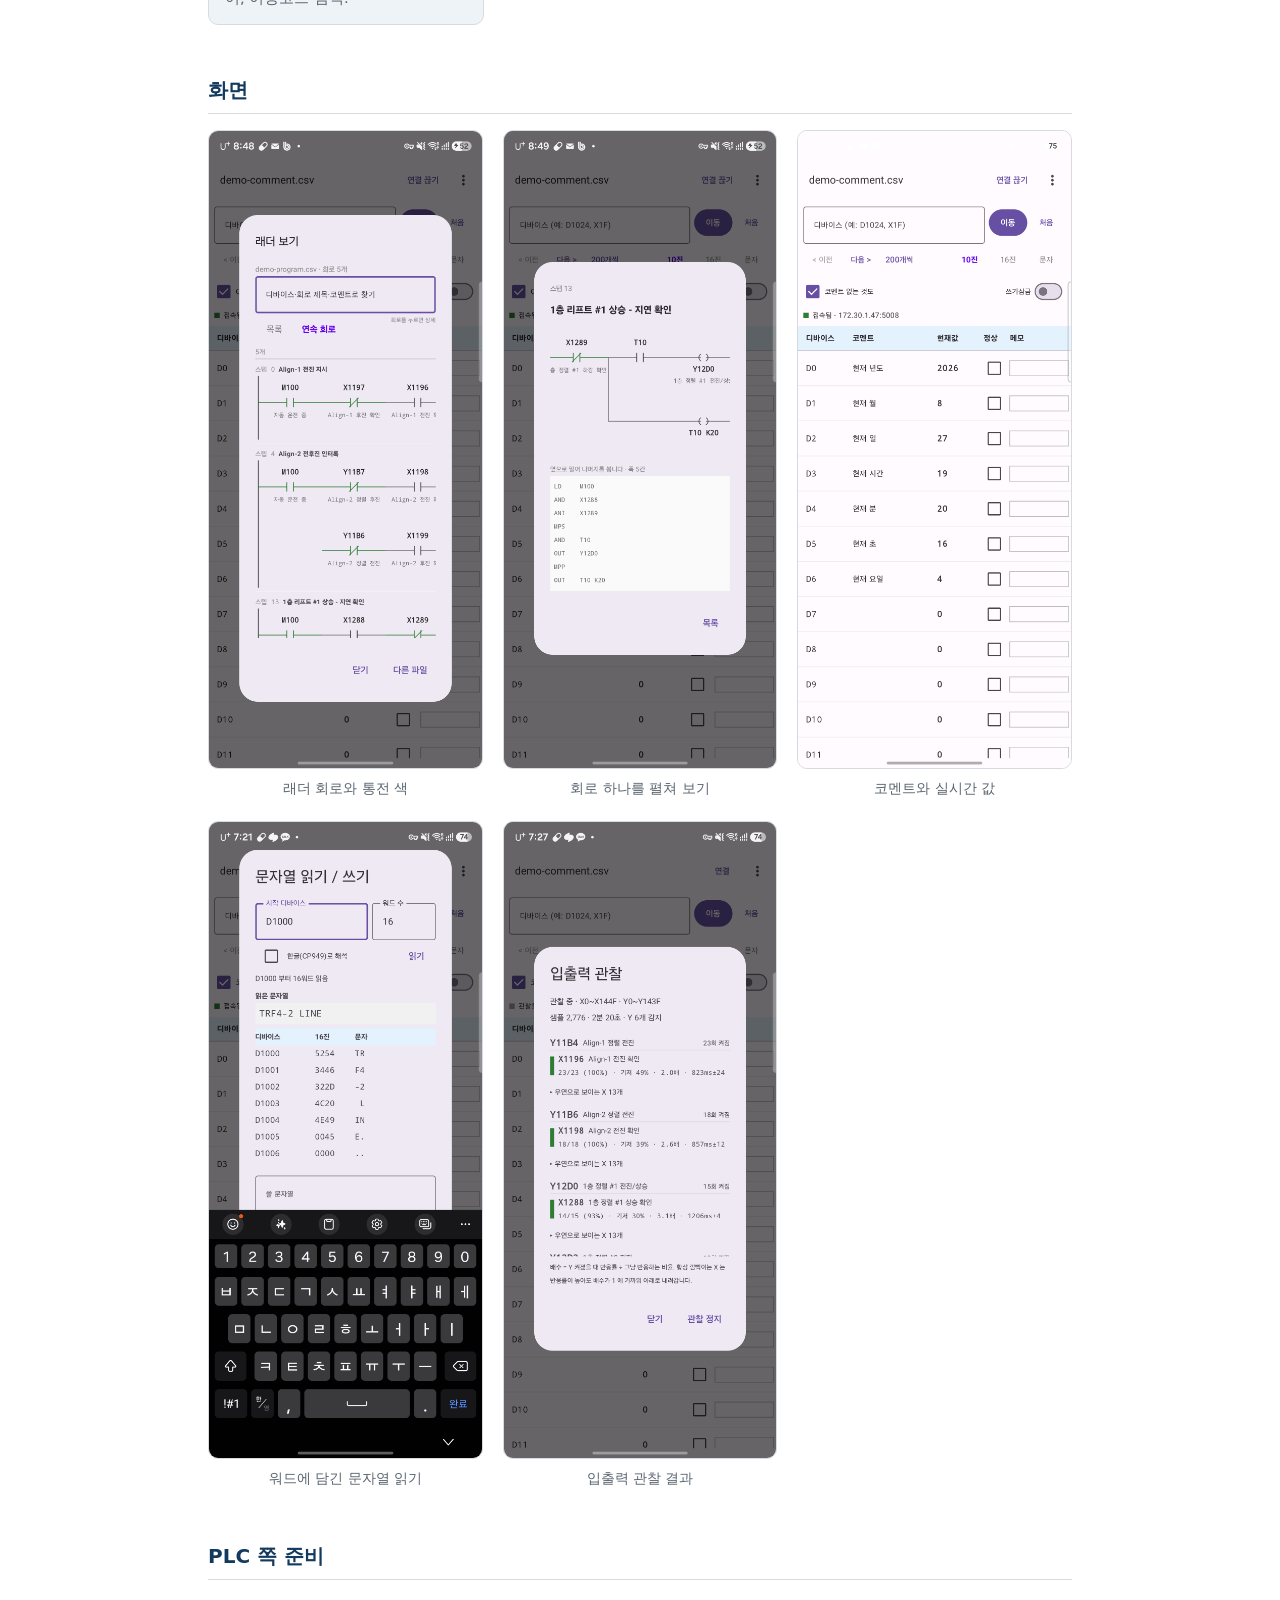
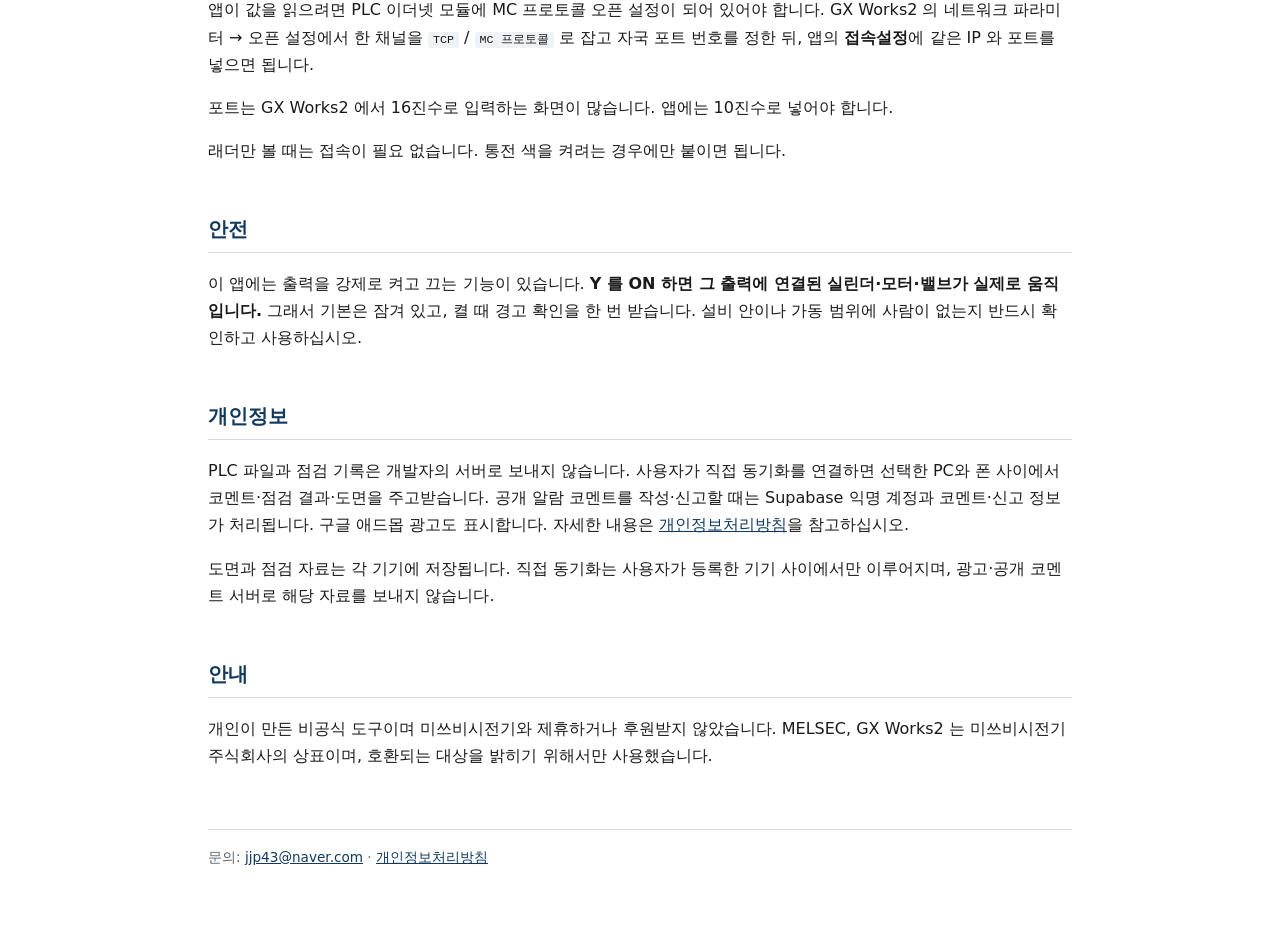
==== commit ec9a7f58: "Offer standalone PC executable and user guide" ====
--- a/index.html
+++ b/index.html
@@ -60,12 +60,12 @@
 
 <section aria-labelledby="pc-download">
 <h2 id="pc-download">Windows PC판 다운로드</h2>
-<p><a class="download" href="https://github.com/Winsh-PEN/plcviewer-privacy/releases/latest/download/PLC-Toolkit-PC.zip">PC판 최신 버전 다운로드 · ZIP</a></p>
+<p><a class="download" href="https://github.com/Winsh-PEN/plcviewer-privacy/releases/latest/download/PLC-Toolkit-PC.exe">PC판 최신 버전 다운로드 · EXE</a></p>
 <p>PC에서 CSV·엑셀 코멘트를 정리하고, PDF·사진 위에 IO 스티커를 배치하세요. 휴대폰에서 점검한 OK/NG·메모를 받아 CSV·엑셀로 뽑을 수 있습니다.</p>
-<p class="download-note">Windows용 0.3.4 · ZIP 전체를 압축 해제한 뒤 <code>PLC Toolkit PC.exe</code>를 실행하세요. <code>_internal</code> 폴더를 함께 두어야 하며 별도 Python·Excel 설치는 필요 없습니다. <a href="https://github.com/Winsh-PEN/plcviewer-privacy/releases">버전별 다운로드·변경 내용</a></p>
+<p class="download-note">Windows용 0.3.4 · 다운로드한 <code>PLC-Toolkit-PC.exe</code> 파일 하나로 실행합니다. 별도 설치나 압축 해제 없이 사용할 수 있습니다. <a href="https://github.com/Winsh-PEN/plcviewer-privacy/releases">버전별 다운로드·변경 내용</a></p>
 <h3>PC와 폰에서 이어서 점검하기</h3>
 <p>PC 작업을 저장한 뒤 <strong>PC·폰 자동 동기화</strong>에서 연결 코드를 만들고, 최신 Android 앱의 <strong>PLC 연결 → PC 직접 동기화</strong>에 입력하세요. 두 기기가 같은 LAN·Wi-Fi 또는 Tailscale 등으로 연결되면 코멘트·점검 결과·도면·IO 스티커를 직접 동기화합니다. 두 앱이 열려 있고 PC 동기화가 시작된 동안 동작하며, 받은 자료는 연결이 끊겨도 기기에 남습니다.</p>
-<p class="download-note">PC 도면 화면은 MC 3E TCP로 PLC의 IO 상태를 읽습니다. PC판 PLC 연결은 읽기 전용이며, PLC 쓰기·접속 설정·실시간 값은 자료 동기화에 포함하지 않습니다. 사용 방법은 ZIP 안의 <code>README.md</code>에서 확인하세요.</p>
+<p class="download-note">PC 도면 화면은 MC 3E TCP로 PLC의 IO 상태를 읽습니다. PC판 PLC 연결은 읽기 전용이며, PLC 쓰기·접속 설정·실시간 값은 자료 동기화에 포함하지 않습니다. 사용 방법은 <a href="https://github.com/Winsh-PEN/plcviewer-privacy/blob/master/pc-guide.md">PC 사용설명서</a>에서 확인하세요.</p>
 </section>
 
 <h2>주요 기능</h2>
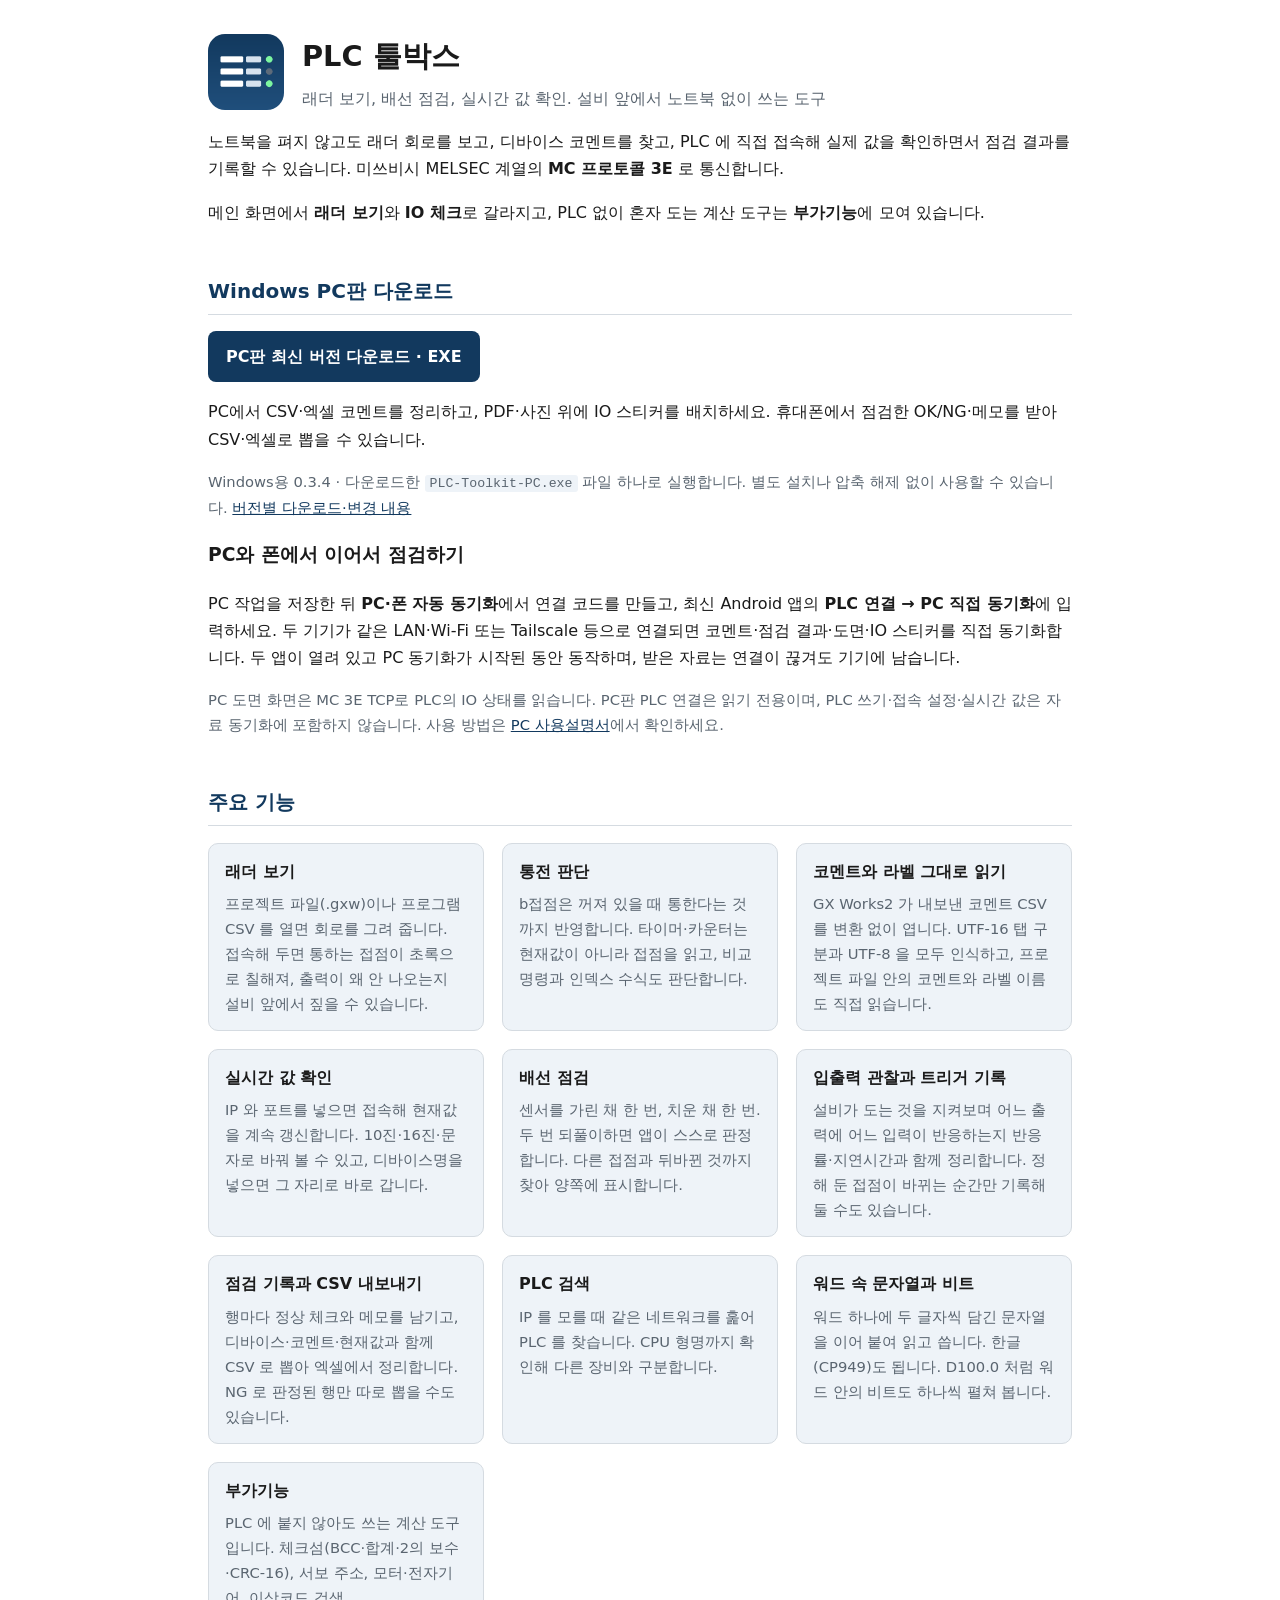
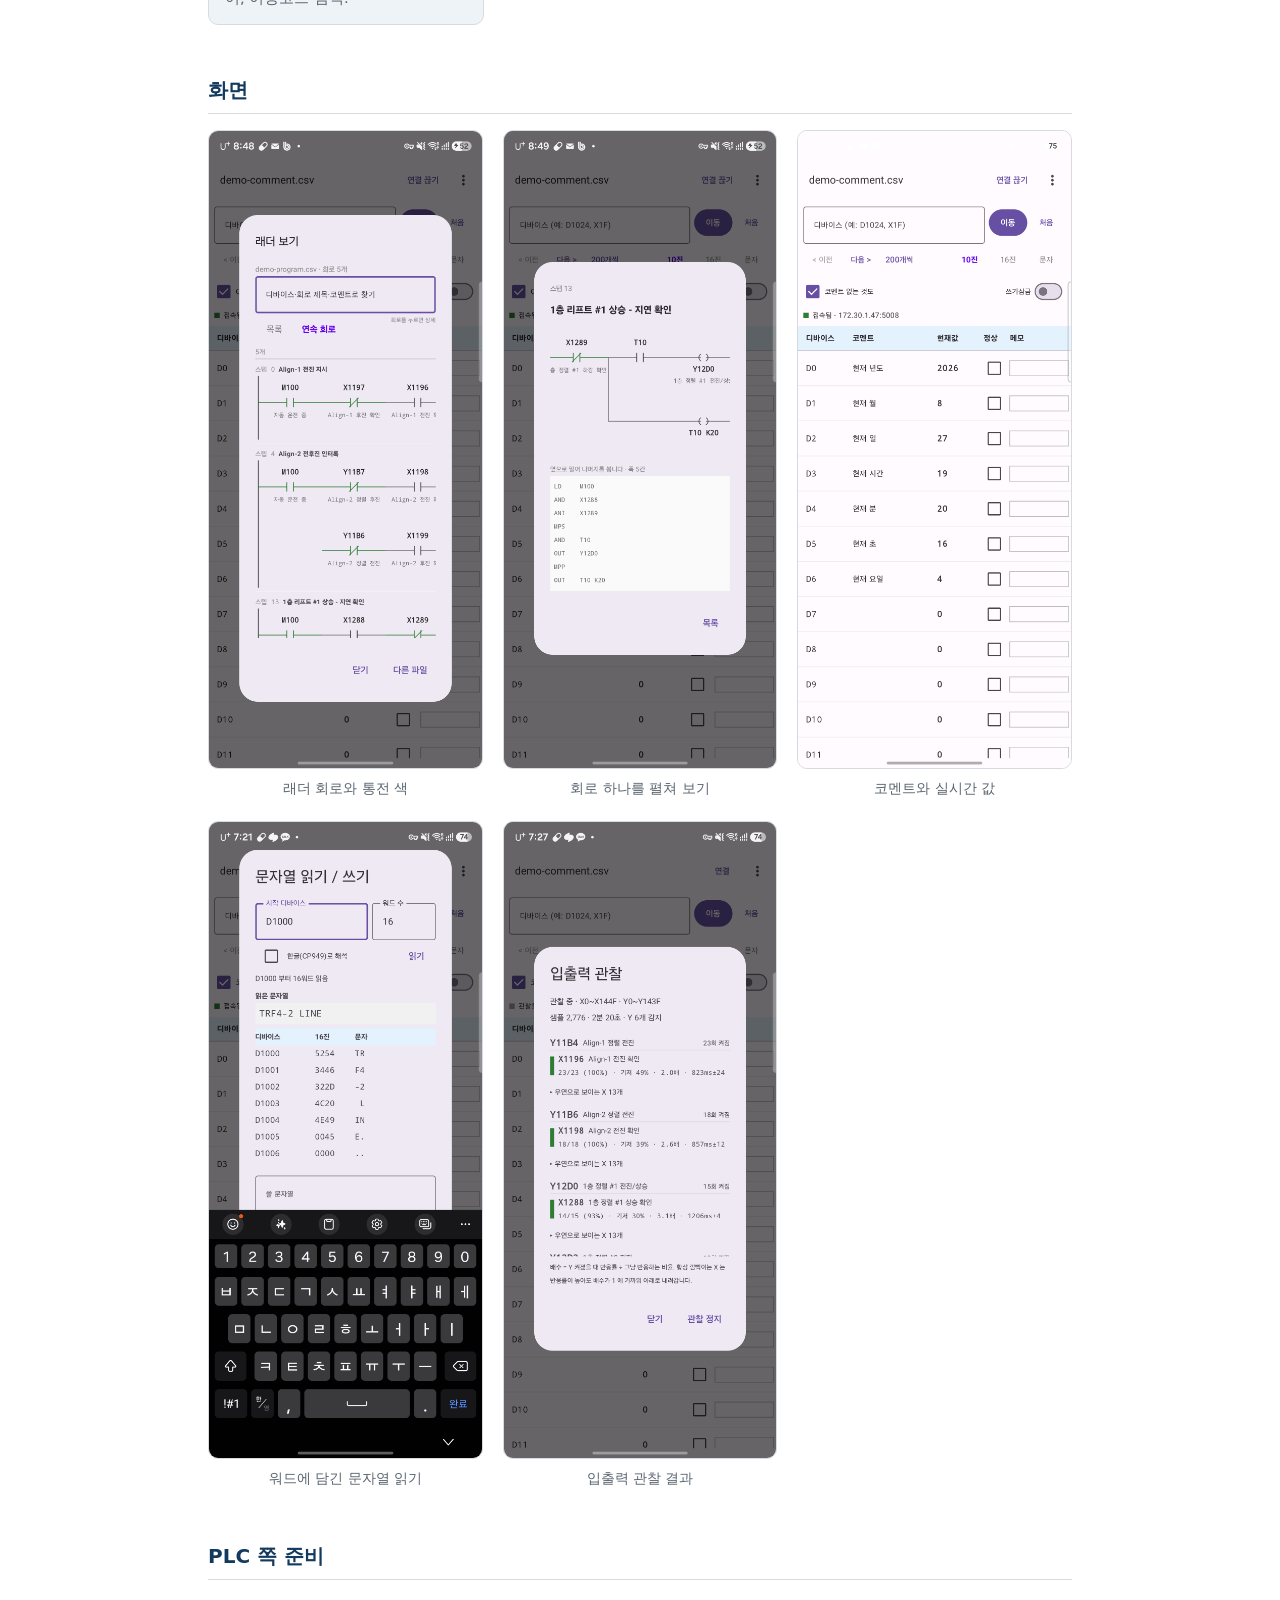
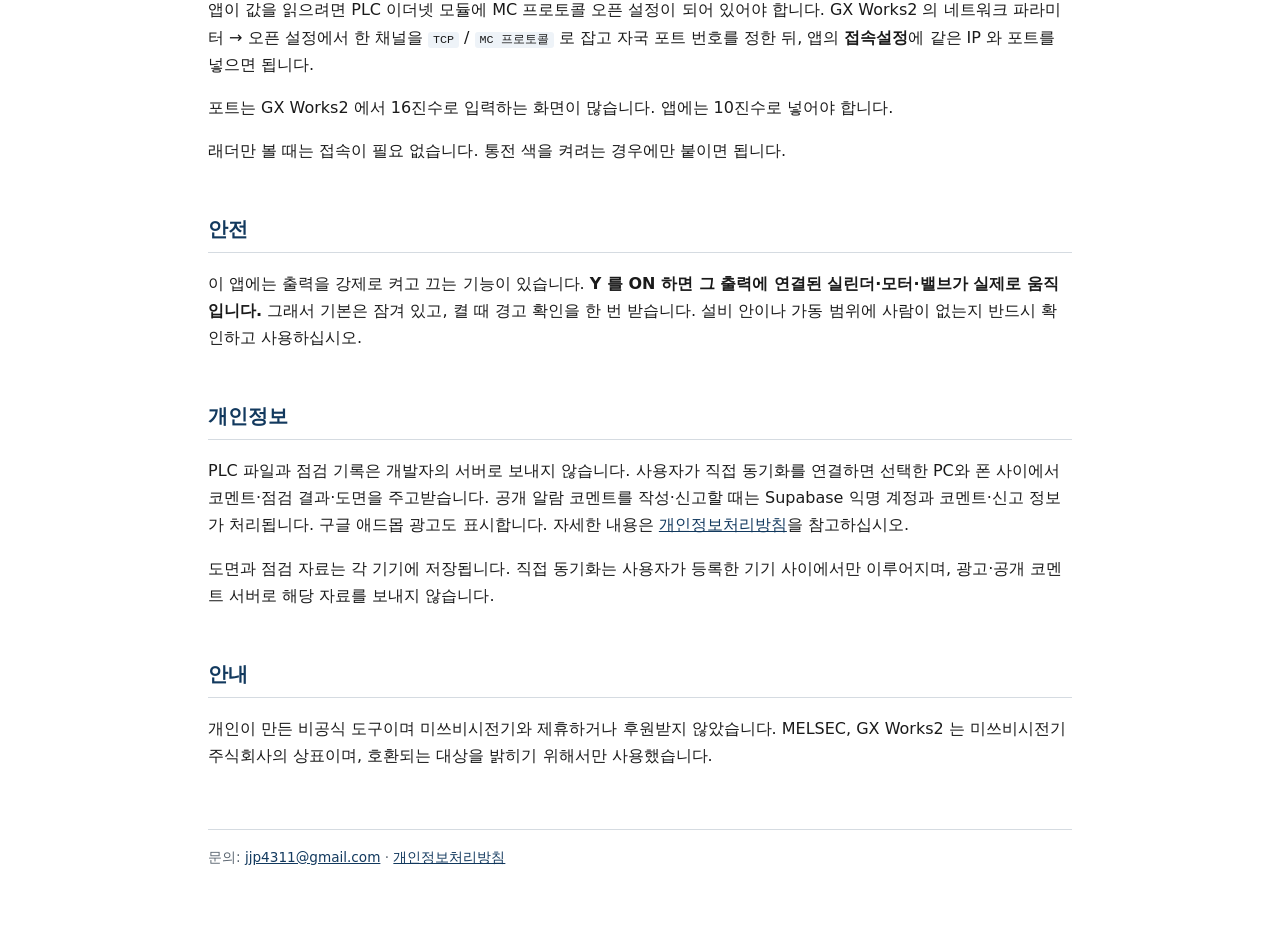
==== commit 7b3c5c8e: "문의 이메일을 gmail로 통일 Co-Authored-By: Claude Opus 5.5 <noreply@anthropic.com> Claude-Session: https://cl" ====
--- a/index.html
+++ b/index.html
@@ -159,7 +159,7 @@
 </p>
 
 <footer>
-  문의: <a href="mailto:jjp43@naver.com">jjp43@naver.com</a> ·
+  문의: <a href="mailto:jjp4311@gmail.com">jjp4311@gmail.com</a> ·
   <a href="privacy.html">개인정보처리방침</a>
 </footer>
 
